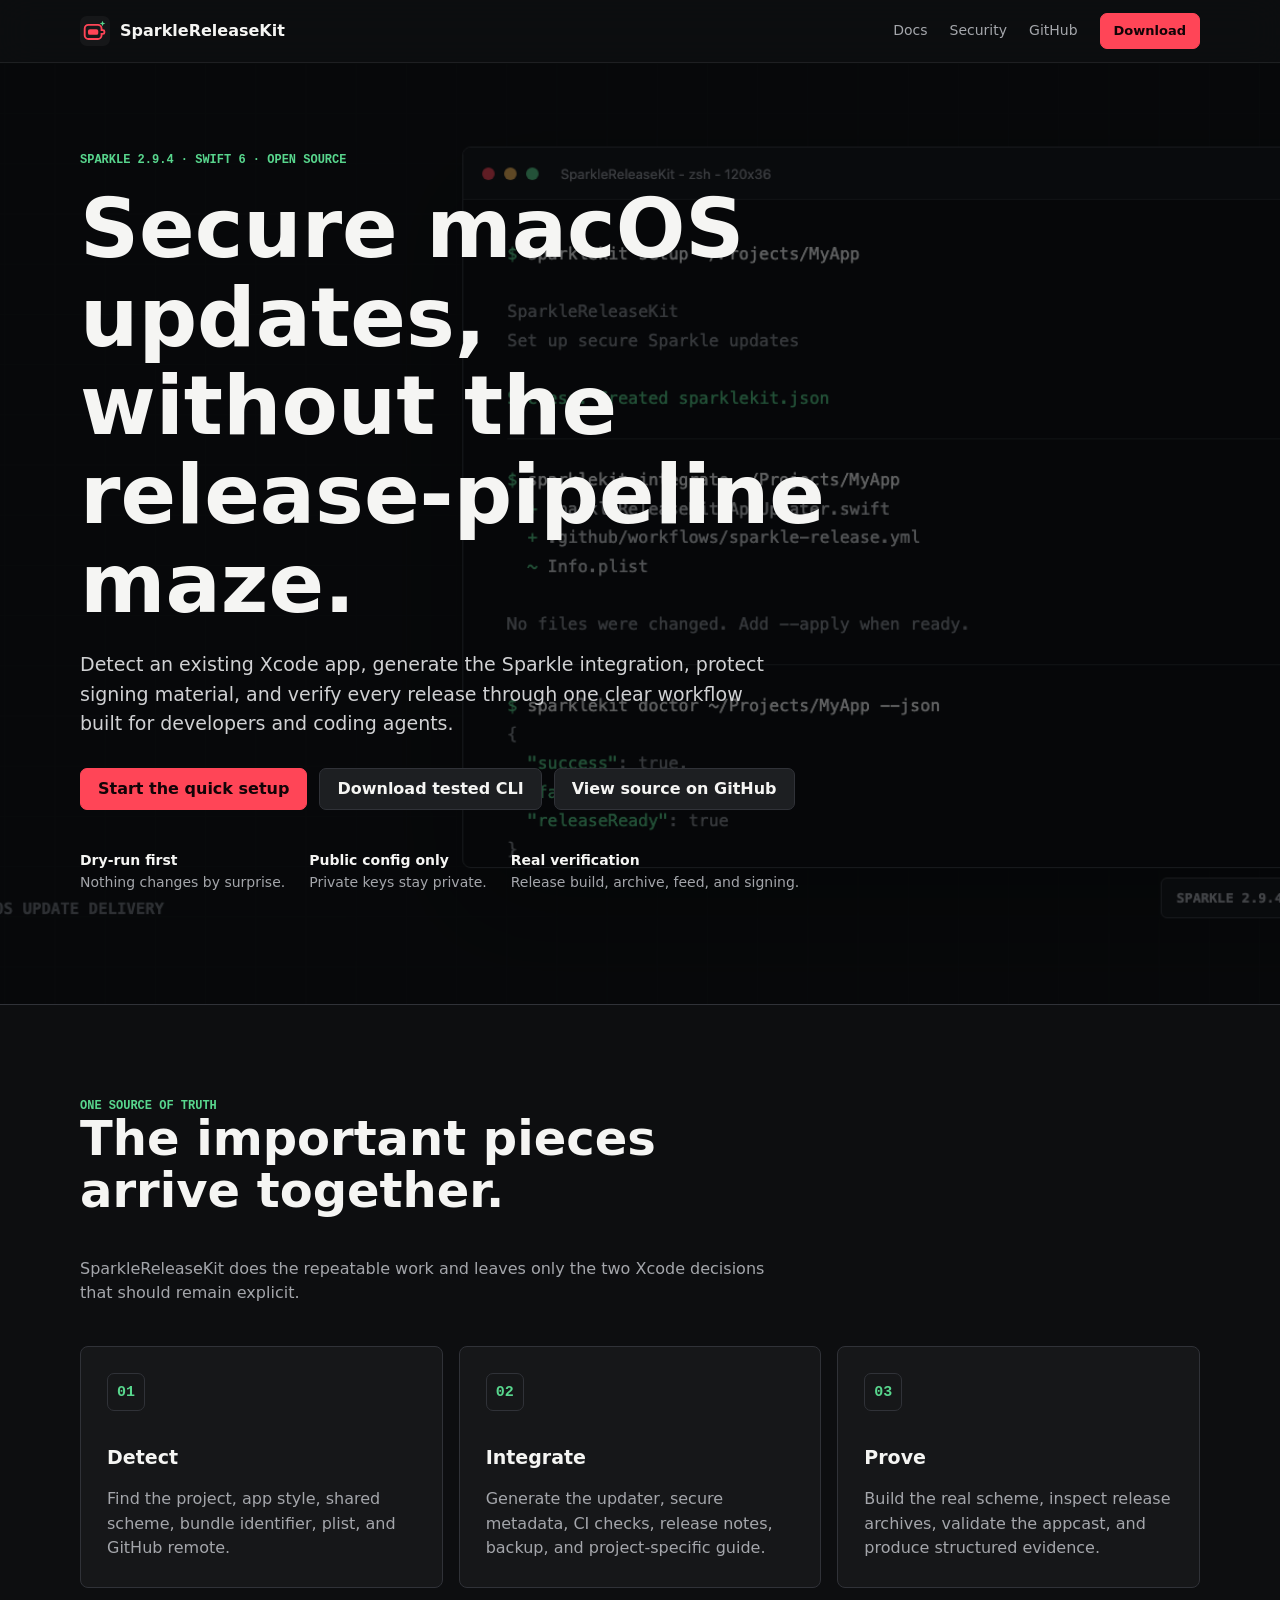
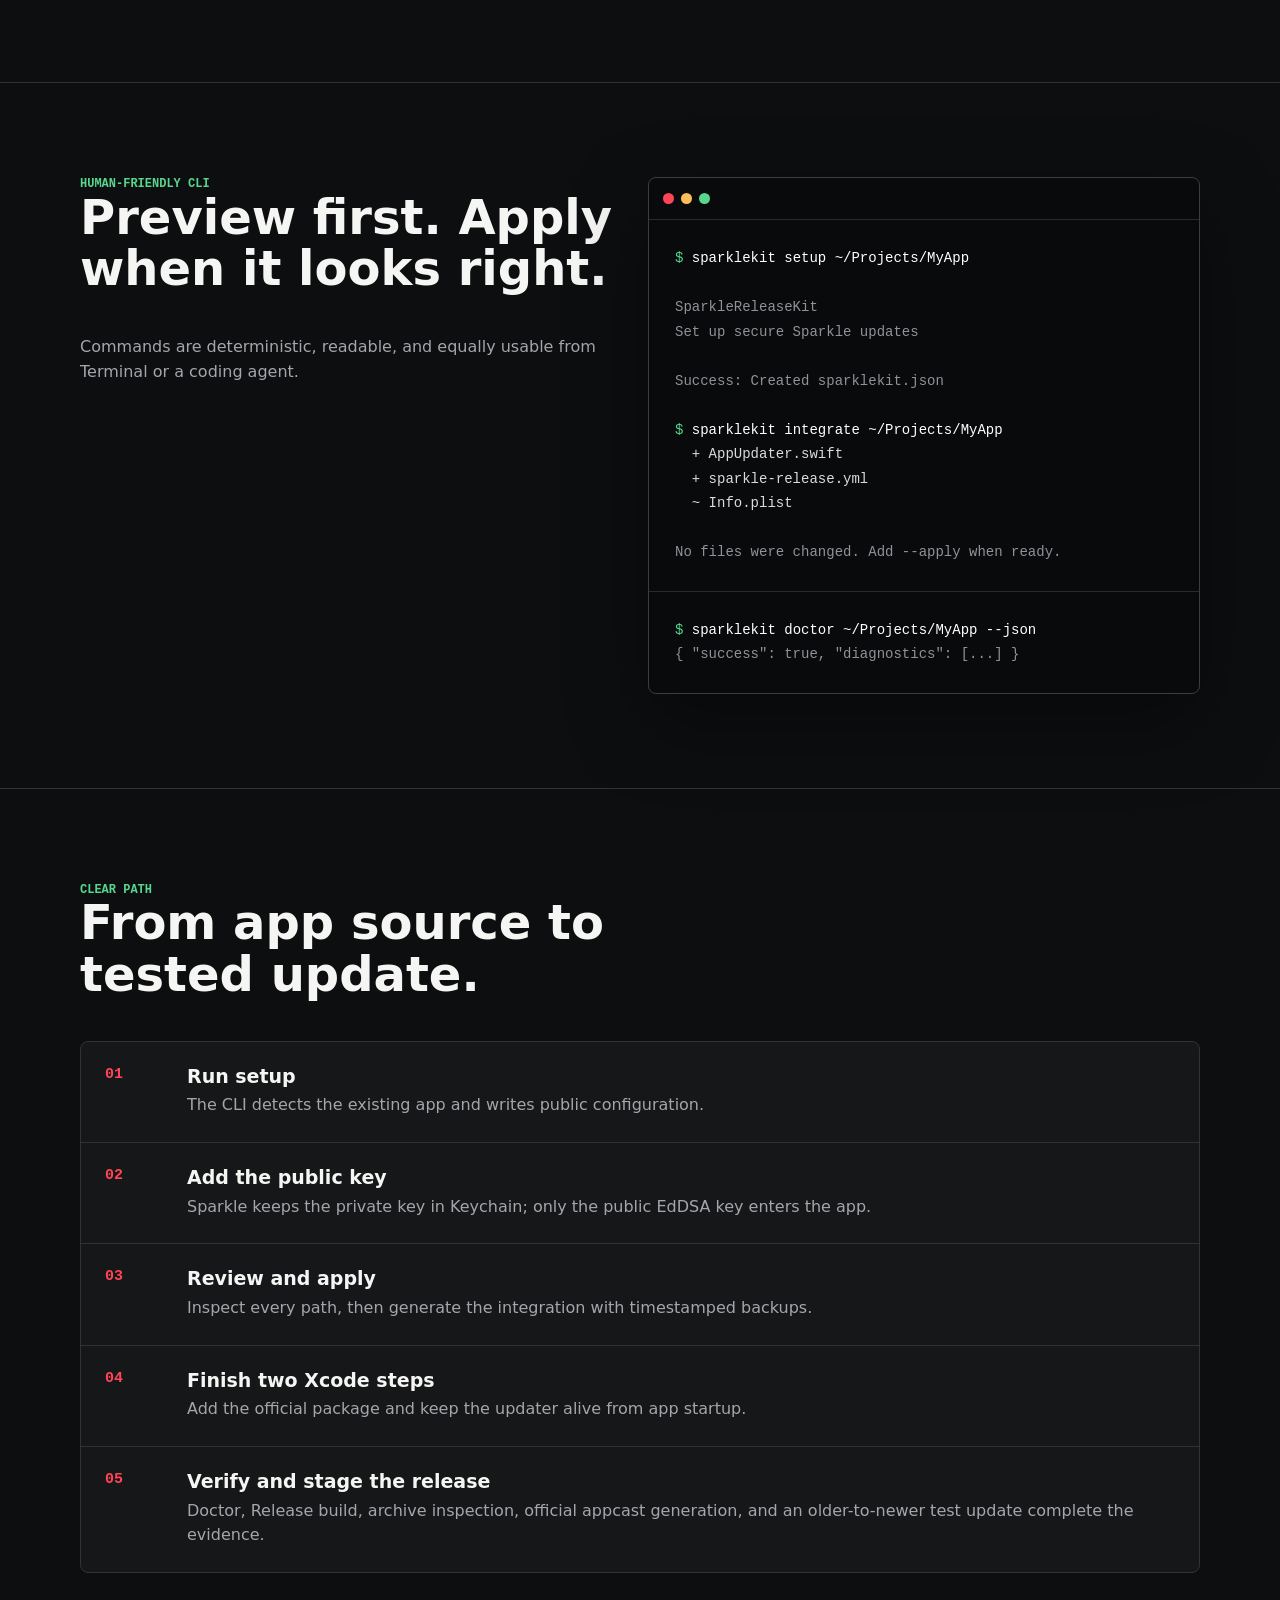
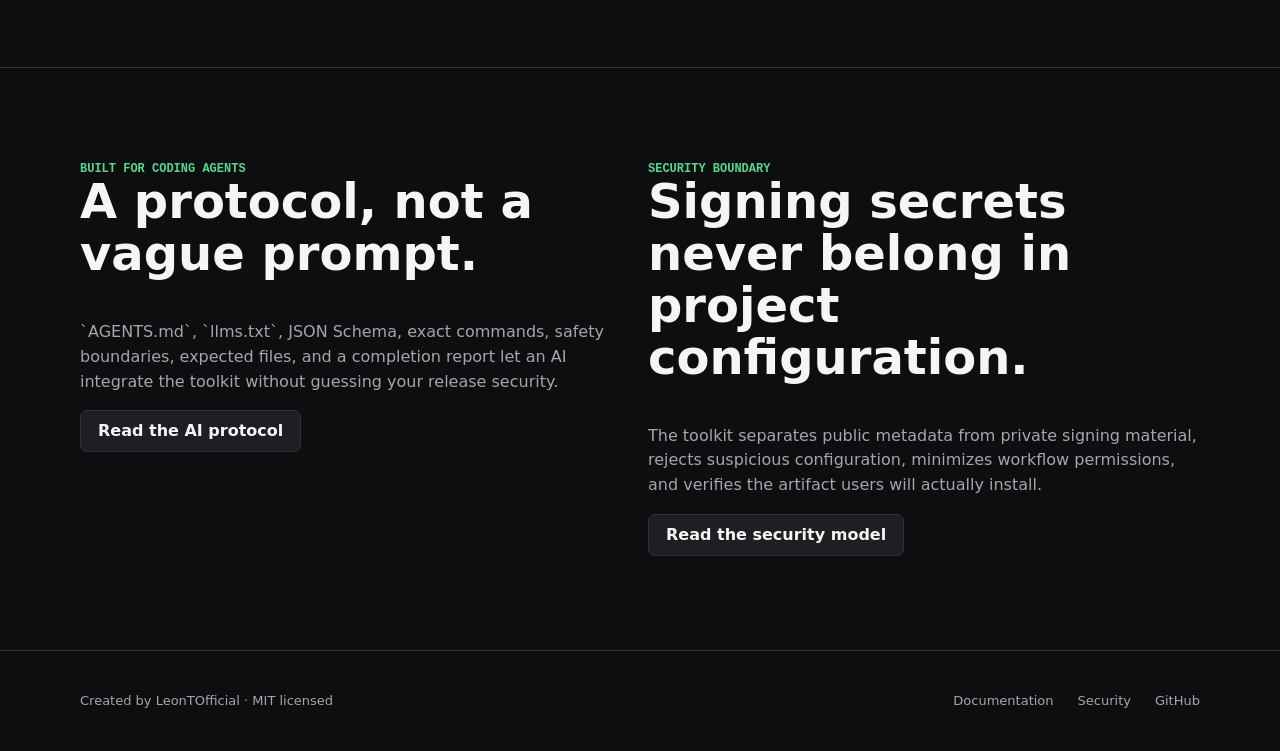
==== website/index.html @ b92f782e "Build secure Sparkle integration toolkit" ====
<!doctype html>
<html lang="en">
<head>
  <meta charset="utf-8">
  <meta name="viewport" content="width=device-width, initial-scale=1">
  <meta name="description" content="SparkleReleaseKit adds secure Sparkle updates to a macOS app with GitHub Releases in minutes.">
  <meta name="theme-color" content="#0d0e10">
  <meta property="og:title" content="SparkleReleaseKit">
  <meta property="og:description" content="Secure Sparkle updates for macOS, with a workflow people and coding agents can verify.">
  <meta property="og:type" content="website">
  <meta property="og:url" content="https://leontofficial.github.io/SparkleReleaseKit/">
  <meta property="og:image" content="https://leontofficial.github.io/SparkleReleaseKit/assets/hero-terminal.png">
  <meta property="og:image:width" content="1600">
  <meta property="og:image:height" content="900">
  <link rel="canonical" href="https://leontofficial.github.io/SparkleReleaseKit/">
  <title>SparkleReleaseKit - Secure macOS updates, made clear</title>
  <link rel="icon" href="assets/logo.svg">
  <link rel="stylesheet" href="styles.css">
  <script>document.documentElement.classList.add("js")</script>
</head>
<body>
  <a class="skip-link" href="#content">Skip to content</a>
  <header class="site-header">
    <nav class="nav" aria-label="Main navigation">
      <a class="brand" href="./"><img src="assets/logo.svg" alt=""><span>SparkleReleaseKit</span></a>
      <button class="menu-toggle" type="button" aria-label="Open navigation" aria-expanded="false" aria-controls="site-links"><span></span><span></span><span></span></button>
      <div class="nav-links" id="site-links">
        <a href="docs/">Docs</a>
        <a href="security/">Security</a>
        <a href="https://github.com/LeonTOfficial/SparkleReleaseKit">GitHub</a>
        <a class="button compact primary" href="https://github.com/LeonTOfficial/SparkleReleaseKit/releases/latest/download/SparkleReleaseKit-macos.zip">Download</a>
      </div>
    </nav>
  </header>

  <main id="content">
    <section class="hero">
      <div class="hero-content">
        <div class="eyebrow">Sparkle 2.9.4 · Swift 6 · Open source</div>
        <h1>Secure macOS updates, without the release-pipeline maze.</h1>
        <p class="lead">Detect an existing Xcode app, generate the Sparkle integration, protect signing material, and verify every release through one clear workflow built for developers and coding agents.</p>
        <div class="actions">
          <a class="button primary" href="docs/">Start the quick setup</a>
          <a class="button" href="https://github.com/LeonTOfficial/SparkleReleaseKit/releases/latest/download/SparkleReleaseKit-macos.zip">Download tested CLI</a>
          <a class="button" href="https://github.com/LeonTOfficial/SparkleReleaseKit">View source on GitHub</a>
        </div>
        <div class="proof">
          <span><strong>Dry-run first</strong><br>Nothing changes by surprise.</span>
          <span><strong>Public config only</strong><br>Private keys stay private.</span>
          <span><strong>Real verification</strong><br>Release build, archive, feed, and signing.</span>
        </div>
      </div>
    </section>

    <section class="band">
      <div class="section">
        <div class="section-heading" data-reveal>
          <div class="eyebrow">One source of truth</div>
          <h2>The important pieces arrive together.</h2>
          <p>SparkleReleaseKit does the repeatable work and leaves only the two Xcode decisions that should remain explicit.</p>
        </div>
        <div class="grid three">
          <article class="card" data-reveal><div class="icon">01</div><h3>Detect</h3><p>Find the project, app style, shared scheme, bundle identifier, plist, and GitHub remote.</p></article>
          <article class="card" data-reveal><div class="icon">02</div><h3>Integrate</h3><p>Generate the updater, secure metadata, CI checks, release notes, backup, and project-specific guide.</p></article>
          <article class="card" data-reveal><div class="icon">03</div><h3>Prove</h3><p>Build the real scheme, inspect release archives, validate the appcast, and produce structured evidence.</p></article>
        </div>
      </div>
    </section>

    <section class="band">
      <div class="section grid two">
        <div class="section-heading" data-reveal>
          <div class="eyebrow">Human-friendly CLI</div>
          <h2>Preview first. Apply when it looks right.</h2>
          <p>Commands are deterministic, readable, and equally usable from Terminal or a coding agent.</p>
        </div>
        <div class="terminal" data-reveal aria-label="SparkleReleaseKit command example">
          <div class="terminal-bar"><span></span><span></span><span></span></div>
          <pre><span class="prompt">$</span> <span class="command">sparklekit setup ~/Projects/MyApp</span>

<span class="result">SparkleReleaseKit
Set up secure Sparkle updates

Success: Created sparklekit.json</span>

<span class="prompt">$</span> <span class="command">sparklekit integrate ~/Projects/MyApp</span>
  + AppUpdater.swift
  + sparkle-release.yml
  ~ Info.plist

<span class="result">No files were changed. Add --apply when ready.</span></pre>
          <pre class="terminal-followup"><span class="prompt">$</span> <span class="command">sparklekit doctor ~/Projects/MyApp --json</span>
<span class="result">{ "success": true, "diagnostics": [...] }</span></pre>
        </div>
      </div>
    </section>

    <section class="band">
      <div class="section">
        <div class="section-heading" data-reveal><div class="eyebrow">Clear path</div><h2>From app source to tested update.</h2></div>
        <div class="steps" data-reveal>
          <article class="step"><div><h3>Run setup</h3><p>The CLI detects the existing app and writes public configuration.</p></div></article>
          <article class="step"><div><h3>Add the public key</h3><p>Sparkle keeps the private key in Keychain; only the public EdDSA key enters the app.</p></div></article>
          <article class="step"><div><h3>Review and apply</h3><p>Inspect every path, then generate the integration with timestamped backups.</p></div></article>
          <article class="step"><div><h3>Finish two Xcode steps</h3><p>Add the official package and keep the updater alive from app startup.</p></div></article>
          <article class="step"><div><h3>Verify and stage the release</h3><p>Doctor, Release build, archive inspection, official appcast generation, and an older-to-newer test update complete the evidence.</p></div></article>
        </div>
      </div>
    </section>

    <section class="band">
      <div class="section grid two">
        <div data-reveal><div class="eyebrow">Built for coding agents</div><h2>A protocol, not a vague prompt.</h2><p class="muted">`AGENTS.md`, `llms.txt`, JSON Schema, exact commands, safety boundaries, expected files, and a completion report let an AI integrate the toolkit without guessing your release security.</p><a class="button" href="https://github.com/LeonTOfficial/SparkleReleaseKit/blob/main/AI/AI_INTEGRATION.md">Read the AI protocol</a></div>
        <div data-reveal><div class="eyebrow">Security boundary</div><h2>Signing secrets never belong in project configuration.</h2><p class="muted">The toolkit separates public metadata from private signing material, rejects suspicious configuration, minimizes workflow permissions, and verifies the artifact users will actually install.</p><a class="button" href="security/">Read the security model</a></div>
      </div>
    </section>
  </main>

  <footer class="footer"><span>Created by LeonTOfficial · MIT licensed</span><a href="docs/">Documentation</a><a href="security/">Security</a><a href="https://github.com/LeonTOfficial/SparkleReleaseKit">GitHub</a></footer>
  <script src="script.js"></script>
</body>
</html>
---- website/styles.css ----
:root {
  color-scheme: dark;
  --background: #0d0e10;
  --surface: #161719;
  --surface-strong: #1d1f22;
  --line: #303238;
  --text: #f5f5f3;
  --muted: #a4a6ab;
  --red: #ff4557;
  --green: #58d68d;
  --amber: #ffbd59;
  --content: 1120px;
}

* { box-sizing: border-box; }
html { scroll-behavior: smooth; }
body {
  margin: 0;
  overflow-x: hidden;
  background: var(--background);
  color: var(--text);
  font-family: -apple-system, BlinkMacSystemFont, "SF Pro Text", Inter, system-ui, sans-serif;
  letter-spacing: 0;
  line-height: 1.55;
}
a { color: inherit; }
img { max-width: 100%; }
button { font: inherit; }
:focus-visible { outline: 3px solid var(--green); outline-offset: 3px; }
.skip-link { position: fixed; z-index: 100; left: 16px; top: -60px; padding: 10px 14px; border-radius: 6px; background: var(--text); color: var(--background); text-decoration: none; }
.skip-link:focus { top: 12px; }

.site-header {
  position: sticky;
  top: 0;
  z-index: 20;
  border-bottom: 1px solid rgba(255,255,255,.08);
  background: rgba(13,14,16,.92);
  backdrop-filter: blur(18px);
}
.nav {
  width: min(calc(100% - 32px), var(--content));
  min-height: 62px;
  margin: auto;
  display: flex;
  align-items: center;
  gap: 24px;
}
.brand {
  display: inline-flex;
  align-items: center;
  gap: 10px;
  margin-right: auto;
  text-decoration: none;
  font-weight: 720;
}
.brand img { width: 30px; height: 30px; }
.nav-links { display: flex; align-items: center; gap: 22px; }
.nav-links a { color: var(--muted); text-decoration: none; font-size: 14px; }
.nav-links a:hover, .nav-links a[aria-current="page"] { color: var(--text); }
.nav-links a[aria-current="page"] { text-decoration: underline; text-decoration-color: var(--green); text-underline-offset: 6px; }
.menu-toggle { display: none; width: 38px; height: 38px; padding: 9px; border: 1px solid var(--line); border-radius: 7px; background: var(--surface); }
.menu-toggle span { display: block; height: 2px; margin: 4px 0; border-radius: 1px; background: var(--text); }

.button {
  min-height: 42px;
  display: inline-flex;
  align-items: center;
  justify-content: center;
  gap: 8px;
  padding: 0 17px;
  border: 1px solid var(--line);
  border-radius: 7px;
  background: var(--surface-strong);
  color: var(--text);
  font-weight: 650;
  text-decoration: none;
  transition: transform .18s ease, border-color .18s ease, background .18s ease;
}
.button:hover { transform: translateY(-1px); border-color: #565961; }
.button.primary { border-color: var(--red); background: var(--red); color: #120407; }
.button.compact { min-height: 36px; padding: 0 13px; font-size: 13px; }

.hero {
  min-height: min(760px, calc(100svh - 62px));
  position: relative;
  display: flex;
  align-items: center;
  overflow: hidden;
  border-bottom: 1px solid var(--line);
  background: #101113 url("assets/hero-terminal.png") center / cover no-repeat;
}
.hero::before {
  content: "";
  position: absolute;
  inset: 0;
  background: rgba(6,7,8,.64);
}
.hero-content {
  position: relative;
  width: min(calc(100% - 32px), var(--content));
  margin: auto;
  padding: 90px 0 110px;
}
.eyebrow {
  color: var(--green);
  font: 700 12px/1.2 ui-monospace, SFMono-Regular, Menlo, monospace;
  text-transform: uppercase;
}
h1, h2, h3 { margin-top: 0; letter-spacing: 0; line-height: 1.08; }
h1 { max-width: 780px; margin: 18px 0 22px; font-size: clamp(46px, 7vw, 82px); }
h2 { font-size: clamp(31px, 4vw, 48px); }
h3 { font-size: 19px; }
.lead { max-width: 690px; color: #d0d1d3; font-size: 19px; }
.actions { display: flex; flex-wrap: wrap; gap: 12px; margin-top: 30px; }
.proof { display: flex; flex-wrap: wrap; gap: 24px; margin-top: 40px; color: var(--muted); font-size: 14px; }
.proof strong { color: var(--text); }

.band { border-bottom: 1px solid var(--line); }
.section { width: min(calc(100% - 32px), var(--content)); margin: auto; padding: 94px 0; }
.section-heading { max-width: 700px; margin-bottom: 40px; }
.section-heading p, .muted { color: var(--muted); }
.grid { display: grid; gap: 16px; }
.grid.three { grid-template-columns: repeat(3, 1fr); }
.grid.two { grid-template-columns: repeat(2, 1fr); }
.card {
  padding: 26px;
  border: 1px solid var(--line);
  border-radius: 8px;
  background: var(--surface);
}
.card p { margin-bottom: 0; color: var(--muted); }
.icon {
  width: 38px;
  height: 38px;
  display: grid;
  place-items: center;
  margin-bottom: 36px;
  border: 1px solid var(--line);
  border-radius: 7px;
  color: var(--green);
  font: 700 15px ui-monospace, SFMono-Regular, Menlo, monospace;
}
.terminal {
  overflow: hidden;
  border: 1px solid #3a3d42;
  border-radius: 8px;
  background: #090a0b;
  box-shadow: 0 28px 80px rgba(0,0,0,.38);
}
.terminal-bar { height: 42px; display: flex; align-items: center; gap: 7px; padding: 0 14px; border-bottom: 1px solid #282a2e; }
.terminal-bar span { width: 11px; height: 11px; border-radius: 50%; background: #55585e; }
.terminal-bar span:first-child { background: var(--red); }
.terminal-bar span:nth-child(2) { background: var(--amber); }
.terminal-bar span:nth-child(3) { background: var(--green); }
pre { margin: 0; padding: 26px; overflow: auto; color: #d9dbde; font: 14px/1.75 ui-monospace, SFMono-Regular, Menlo, monospace; }
.terminal-followup { border-top: 1px solid #282a2e; }
.prompt { color: var(--green); }
.command { color: #fff; }
.result { color: #8f9298; }
.steps { counter-reset: step; display: grid; gap: 1px; background: var(--line); border: 1px solid var(--line); border-radius: 8px; overflow: hidden; }
.step { counter-increment: step; display: grid; grid-template-columns: 64px 1fr; gap: 18px; padding: 24px; background: var(--surface); }
.step::before { content: counter(step, decimal-leading-zero); color: var(--red); font: 700 15px ui-monospace, SFMono-Regular, Menlo, monospace; }
.step h3 { margin-bottom: 7px; }
.step p { margin: 0; color: var(--muted); }

.page-hero { padding: 86px 0 58px; border-bottom: 1px solid var(--line); }
.page-hero .inner, .docs-layout { width: min(calc(100% - 32px), var(--content)); margin: auto; }
.page-hero h1 { max-width: 900px; font-size: clamp(40px, 6vw, 66px); }
.docs-layout { display: grid; grid-template-columns: 240px minmax(0, 1fr); gap: 70px; padding: 60px 0 100px; }
.docs-layout > * { min-width: 0; }
.docs-nav { position: sticky; top: 90px; align-self: start; display: grid; gap: 4px; }
.docs-nav a { padding: 9px 12px; border-radius: 6px; color: var(--muted); text-decoration: none; font-size: 14px; }
.docs-nav a:hover { color: var(--text); background: var(--surface); }
.article { width: 100%; max-width: 760px; min-width: 0; }
.article pre { width: 100%; max-width: 100%; }
.article section { padding: 12px 0 44px; }
.article h2 { margin-bottom: 16px; font-size: 31px; }
.article p, .article li { color: #c3c5c8; }
.article code { padding: 2px 6px; border-radius: 4px; background: var(--surface-strong); font-family: ui-monospace, SFMono-Regular, Menlo, monospace; }
.callout { margin: 24px 0; padding: 18px 20px; border-left: 3px solid var(--green); background: var(--surface); }
.callout.warning { border-left-color: var(--amber); }

.footer { width: min(calc(100% - 32px), var(--content)); margin: auto; padding: 40px 0; display: flex; gap: 24px; color: var(--muted); font-size: 13px; }
.footer span { margin-right: auto; }
.footer a { text-decoration: none; }

.js [data-reveal] { opacity: 0; transform: translateY(18px); transition: opacity .5s ease, transform .5s ease; }
.js [data-reveal].visible { opacity: 1; transform: none; }
@media (prefers-reduced-motion: reduce) {
  html { scroll-behavior: auto; }
  .js [data-reveal] { opacity: 1; transform: none; transition: none; }
  .button { transition: none; }
}
@media (max-width: 820px) {
  .hero { background-position: 68% center; }
  .hero::before { background: rgba(6,7,8,.86); }
  .menu-toggle { display: block; }
  .nav-links { position: absolute; top: 54px; right: 16px; width: min(280px, calc(100vw - 32px)); padding: 12px; display: none; align-items: stretch; gap: 4px; border: 1px solid var(--line); border-radius: 8px; background: #111214; box-shadow: 0 20px 50px rgba(0,0,0,.45); }
  .nav-links.open { display: grid; }
  .nav-links a { min-height: 42px; padding: 0 12px; display: flex; align-items: center; border-radius: 6px; }
  .nav-links a:hover { background: var(--surface-strong); }
  .nav-links a[aria-current="page"] { text-decoration: none; box-shadow: inset 3px 0 var(--green); }
  .grid.three, .grid.two { grid-template-columns: 1fr; }
  .docs-layout { grid-template-columns: 1fr; gap: 30px; }
  .docs-nav { position: static; display: flex; overflow: auto; }
  .footer { flex-wrap: wrap; }
  .footer span { width: 100%; }
}
@media (max-width: 520px) {
  .brand { font-size: 14px; }
  .brand img { width: 27px; height: 27px; }
  h1 { font-size: 42px; }
  .hero-content { padding: 72px 0 82px; }
  .lead { font-size: 17px; }
  .section { padding: 70px 0; }
  .proof { display: grid; grid-template-columns: 1fr; gap: 14px; }
  .step { grid-template-columns: 40px 1fr; padding: 20px; }
  pre { padding: 20px; font-size: 12px; }
}
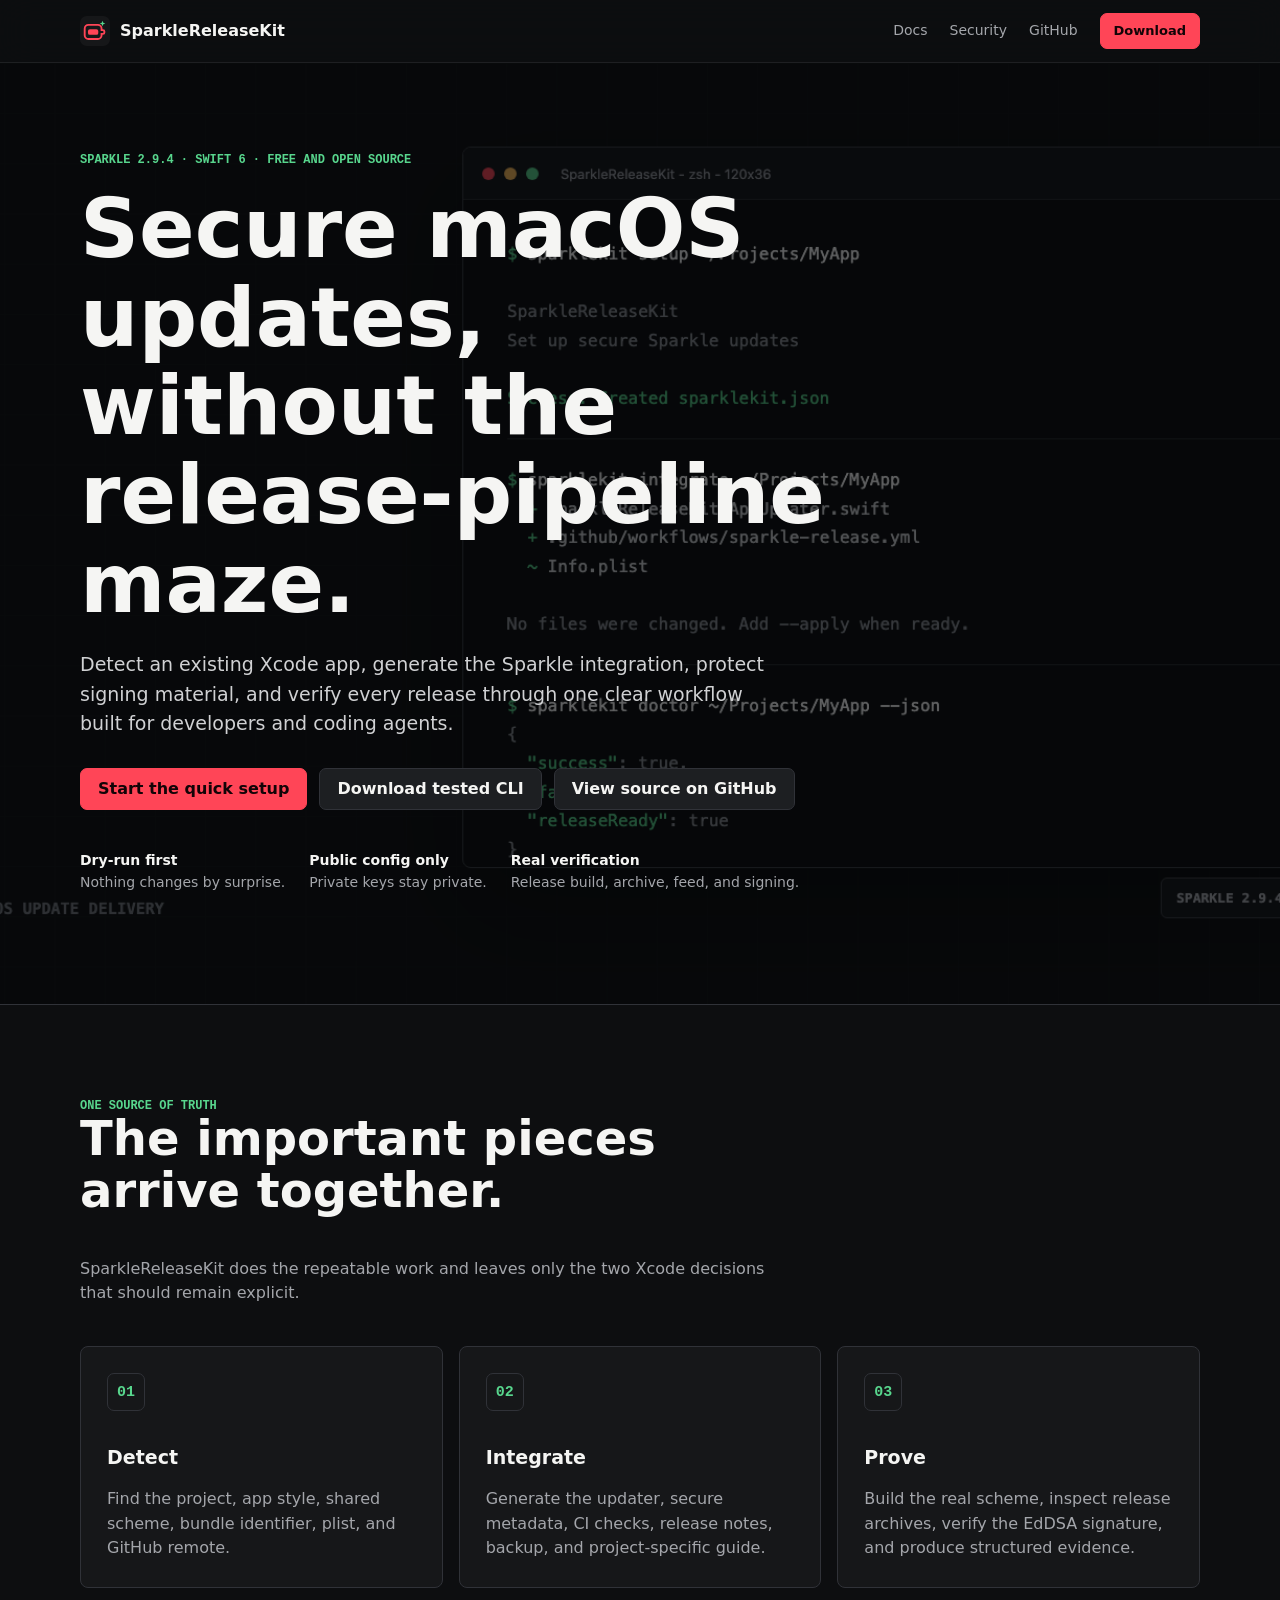
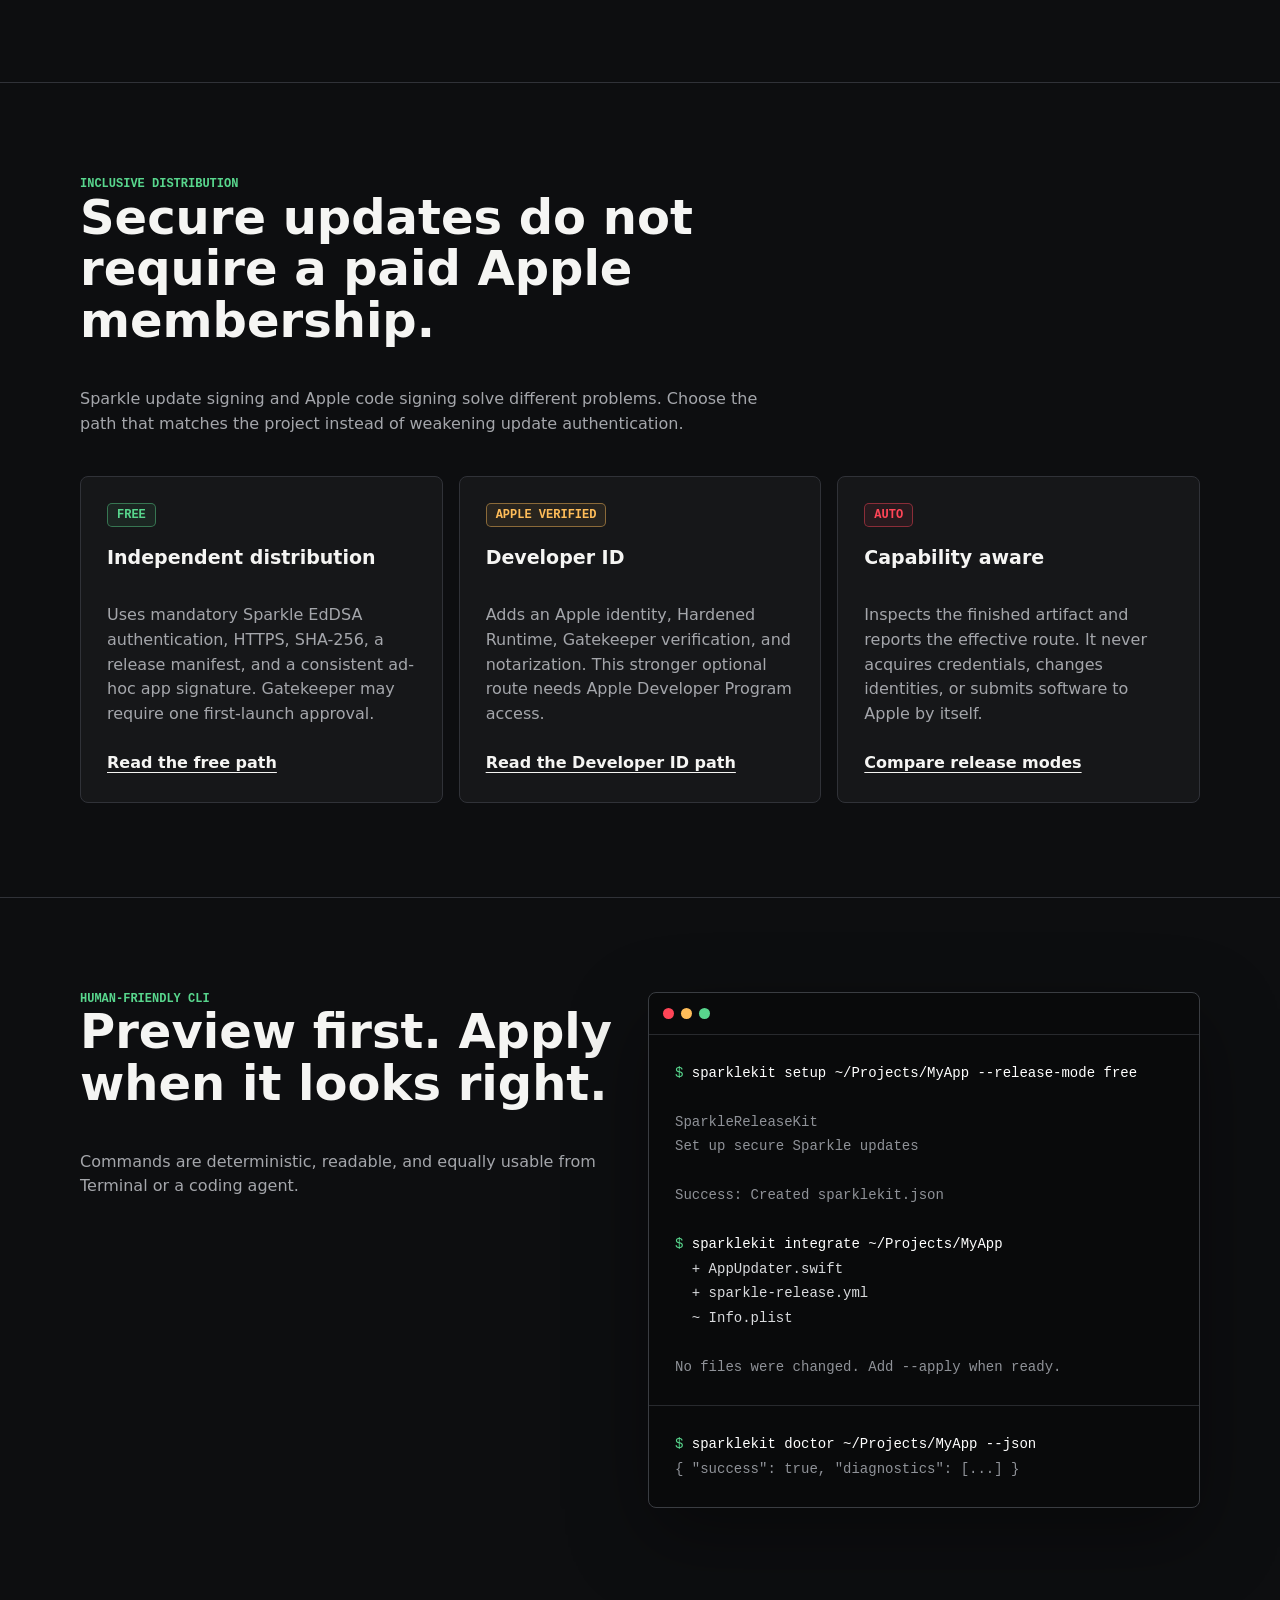
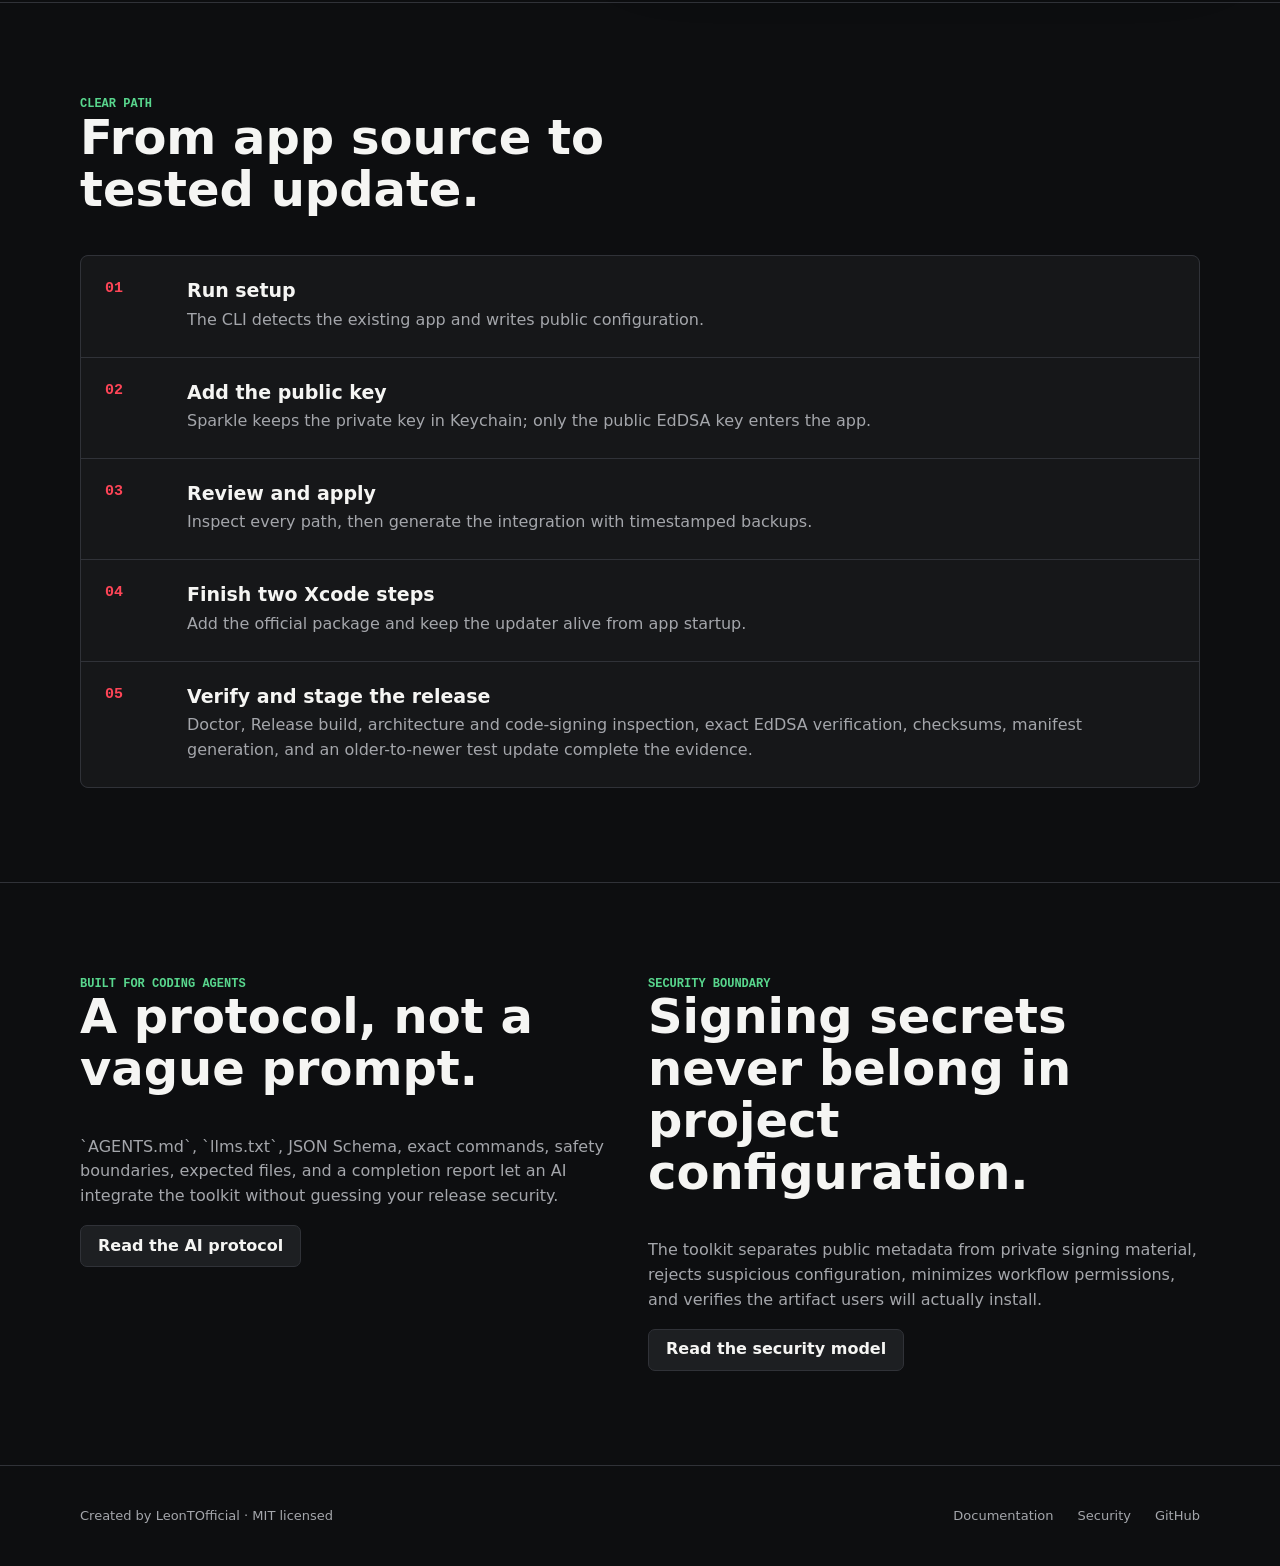
==== commit 60403e56: "Document free and Developer ID release paths" ====
--- a/website/index.html
+++ b/website/index.html
@@ -16,7 +16,6 @@
   <title>SparkleReleaseKit - Secure macOS updates, made clear</title>
   <link rel="icon" href="assets/logo.svg">
   <link rel="stylesheet" href="styles.css">
-  <script>document.documentElement.classList.add("js")</script>
 </head>
 <body>
   <a class="skip-link" href="#content">Skip to content</a>
@@ -36,7 +35,7 @@
   <main id="content">
     <section class="hero">
       <div class="hero-content">
-        <div class="eyebrow">Sparkle 2.9.4 · Swift 6 · Open source</div>
+        <div class="eyebrow">Sparkle 2.9.4 · Swift 6 · Free and open source</div>
         <h1>Secure macOS updates, without the release-pipeline maze.</h1>
         <p class="lead">Detect an existing Xcode app, generate the Sparkle integration, protect signing material, and verify every release through one clear workflow built for developers and coding agents.</p>
         <div class="actions">
@@ -62,7 +61,22 @@
         <div class="grid three">
           <article class="card" data-reveal><div class="icon">01</div><h3>Detect</h3><p>Find the project, app style, shared scheme, bundle identifier, plist, and GitHub remote.</p></article>
           <article class="card" data-reveal><div class="icon">02</div><h3>Integrate</h3><p>Generate the updater, secure metadata, CI checks, release notes, backup, and project-specific guide.</p></article>
-          <article class="card" data-reveal><div class="icon">03</div><h3>Prove</h3><p>Build the real scheme, inspect release archives, validate the appcast, and produce structured evidence.</p></article>
+          <article class="card" data-reveal><div class="icon">03</div><h3>Prove</h3><p>Build the real scheme, inspect release archives, verify the EdDSA signature, and produce structured evidence.</p></article>
+        </div>
+      </div>
+    </section>
+
+    <section class="band">
+      <div class="section">
+        <div class="section-heading" data-reveal>
+          <div class="eyebrow">Inclusive distribution</div>
+          <h2>Secure updates do not require a paid Apple membership.</h2>
+          <p>Sparkle update signing and Apple code signing solve different problems. Choose the path that matches the project instead of weakening update authentication.</p>
+        </div>
+        <div class="grid three mode-grid">
+          <article class="card mode-card" data-reveal><div class="mode-label free">Free</div><h3>Independent distribution</h3><p>Uses mandatory Sparkle EdDSA authentication, HTTPS, SHA-256, a release manifest, and a consistent ad-hoc app signature. Gatekeeper may require one first-launch approval.</p><a class="text-link" href="https://github.com/LeonTOfficial/SparkleReleaseKit/blob/main/docs/FREE_DISTRIBUTION.md">Read the free path</a></article>
+          <article class="card mode-card" data-reveal><div class="mode-label apple">Apple verified</div><h3>Developer ID</h3><p>Adds an Apple identity, Hardened Runtime, Gatekeeper verification, and notarization. This stronger optional route needs Apple Developer Program access.</p><a class="text-link" href="https://github.com/LeonTOfficial/SparkleReleaseKit/blob/main/docs/DEVELOPER_ID_DISTRIBUTION.md">Read the Developer ID path</a></article>
+          <article class="card mode-card" data-reveal><div class="mode-label auto">Auto</div><h3>Capability aware</h3><p>Inspects the finished artifact and reports the effective route. It never acquires credentials, changes identities, or submits software to Apple by itself.</p><a class="text-link" href="docs/#modes">Compare release modes</a></article>
         </div>
       </div>
     </section>
@@ -76,7 +90,7 @@
         </div>
         <div class="terminal" data-reveal aria-label="SparkleReleaseKit command example">
           <div class="terminal-bar"><span></span><span></span><span></span></div>
-          <pre><span class="prompt">$</span> <span class="command">sparklekit setup ~/Projects/MyApp</span>
+          <pre><span class="prompt">$</span> <span class="command">sparklekit setup ~/Projects/MyApp --release-mode free</span>
 
 <span class="result">SparkleReleaseKit
 Set up secure Sparkle updates
@@ -103,7 +117,7 @@
           <article class="step"><div><h3>Add the public key</h3><p>Sparkle keeps the private key in Keychain; only the public EdDSA key enters the app.</p></div></article>
           <article class="step"><div><h3>Review and apply</h3><p>Inspect every path, then generate the integration with timestamped backups.</p></div></article>
           <article class="step"><div><h3>Finish two Xcode steps</h3><p>Add the official package and keep the updater alive from app startup.</p></div></article>
-          <article class="step"><div><h3>Verify and stage the release</h3><p>Doctor, Release build, archive inspection, official appcast generation, and an older-to-newer test update complete the evidence.</p></div></article>
+          <article class="step"><div><h3>Verify and stage the release</h3><p>Doctor, Release build, architecture and code-signing inspection, exact EdDSA verification, checksums, manifest generation, and an older-to-newer test update complete the evidence.</p></div></article>
         </div>
       </div>
     </section>
--- a/website/styles.css
+++ b/website/styles.css
@@ -130,6 +130,13 @@
   background: var(--surface);
 }
 .card p { margin-bottom: 0; color: var(--muted); }
+.mode-card { display: flex; min-height: 290px; flex-direction: column; }
+.mode-card h3 { margin-top: 20px; }
+.mode-card .text-link { margin-top: auto; padding-top: 24px; color: var(--text); font-weight: 650; text-underline-offset: 4px; }
+.mode-label { width: fit-content; padding: 5px 9px; border: 1px solid var(--line); border-radius: 5px; font: 700 12px/1 ui-monospace, SFMono-Regular, Menlo, monospace; text-transform: uppercase; }
+.mode-label.free { border-color: rgba(88,214,141,.46); color: var(--green); background: rgba(88,214,141,.08); }
+.mode-label.apple { border-color: rgba(255,189,89,.46); color: var(--amber); background: rgba(255,189,89,.08); }
+.mode-label.auto { border-color: rgba(255,69,87,.46); color: var(--red); background: rgba(255,69,87,.08); }
 .icon {
   width: 38px;
   height: 38px;
@@ -180,16 +187,20 @@
 .article code { padding: 2px 6px; border-radius: 4px; background: var(--surface-strong); font-family: ui-monospace, SFMono-Regular, Menlo, monospace; }
 .callout { margin: 24px 0; padding: 18px 20px; border-left: 3px solid var(--green); background: var(--surface); }
 .callout.warning { border-left-color: var(--amber); }
+.mode-summary { display: grid; gap: 1px; overflow: hidden; margin: 24px 0; border: 1px solid var(--line); border-radius: 8px; background: var(--line); }
+.mode-summary > div { display: grid; grid-template-columns: 140px 1fr; gap: 18px; padding: 18px 20px; background: var(--surface); }
+.mode-summary strong { color: var(--green); }
+.mode-summary span { color: #c3c5c8; }
 
 .footer { width: min(calc(100% - 32px), var(--content)); margin: auto; padding: 40px 0; display: flex; gap: 24px; color: var(--muted); font-size: 13px; }
 .footer span { margin-right: auto; }
 .footer a { text-decoration: none; }
 
-.js [data-reveal] { opacity: 0; transform: translateY(18px); transition: opacity .5s ease, transform .5s ease; }
-.js [data-reveal].visible { opacity: 1; transform: none; }
+.reveal-ready [data-reveal] { opacity: 0; transform: translateY(18px); transition: opacity .5s ease, transform .5s ease; }
+.reveal-ready [data-reveal].visible { opacity: 1; transform: none; }
 @media (prefers-reduced-motion: reduce) {
   html { scroll-behavior: auto; }
-  .js [data-reveal] { opacity: 1; transform: none; transition: none; }
+  .reveal-ready [data-reveal] { opacity: 1; transform: none; transition: none; }
   .button { transition: none; }
 }
 @media (max-width: 820px) {
@@ -202,6 +213,7 @@
   .nav-links a:hover { background: var(--surface-strong); }
   .nav-links a[aria-current="page"] { text-decoration: none; box-shadow: inset 3px 0 var(--green); }
   .grid.three, .grid.two { grid-template-columns: 1fr; }
+  .mode-card { min-height: 0; }
   .docs-layout { grid-template-columns: 1fr; gap: 30px; }
   .docs-nav { position: static; display: flex; overflow: auto; }
   .footer { flex-wrap: wrap; }
@@ -217,4 +229,5 @@
   .proof { display: grid; grid-template-columns: 1fr; gap: 14px; }
   .step { grid-template-columns: 40px 1fr; padding: 20px; }
   pre { padding: 20px; font-size: 12px; }
-}
+  .mode-summary > div { grid-template-columns: 1fr; gap: 6px; }
+}
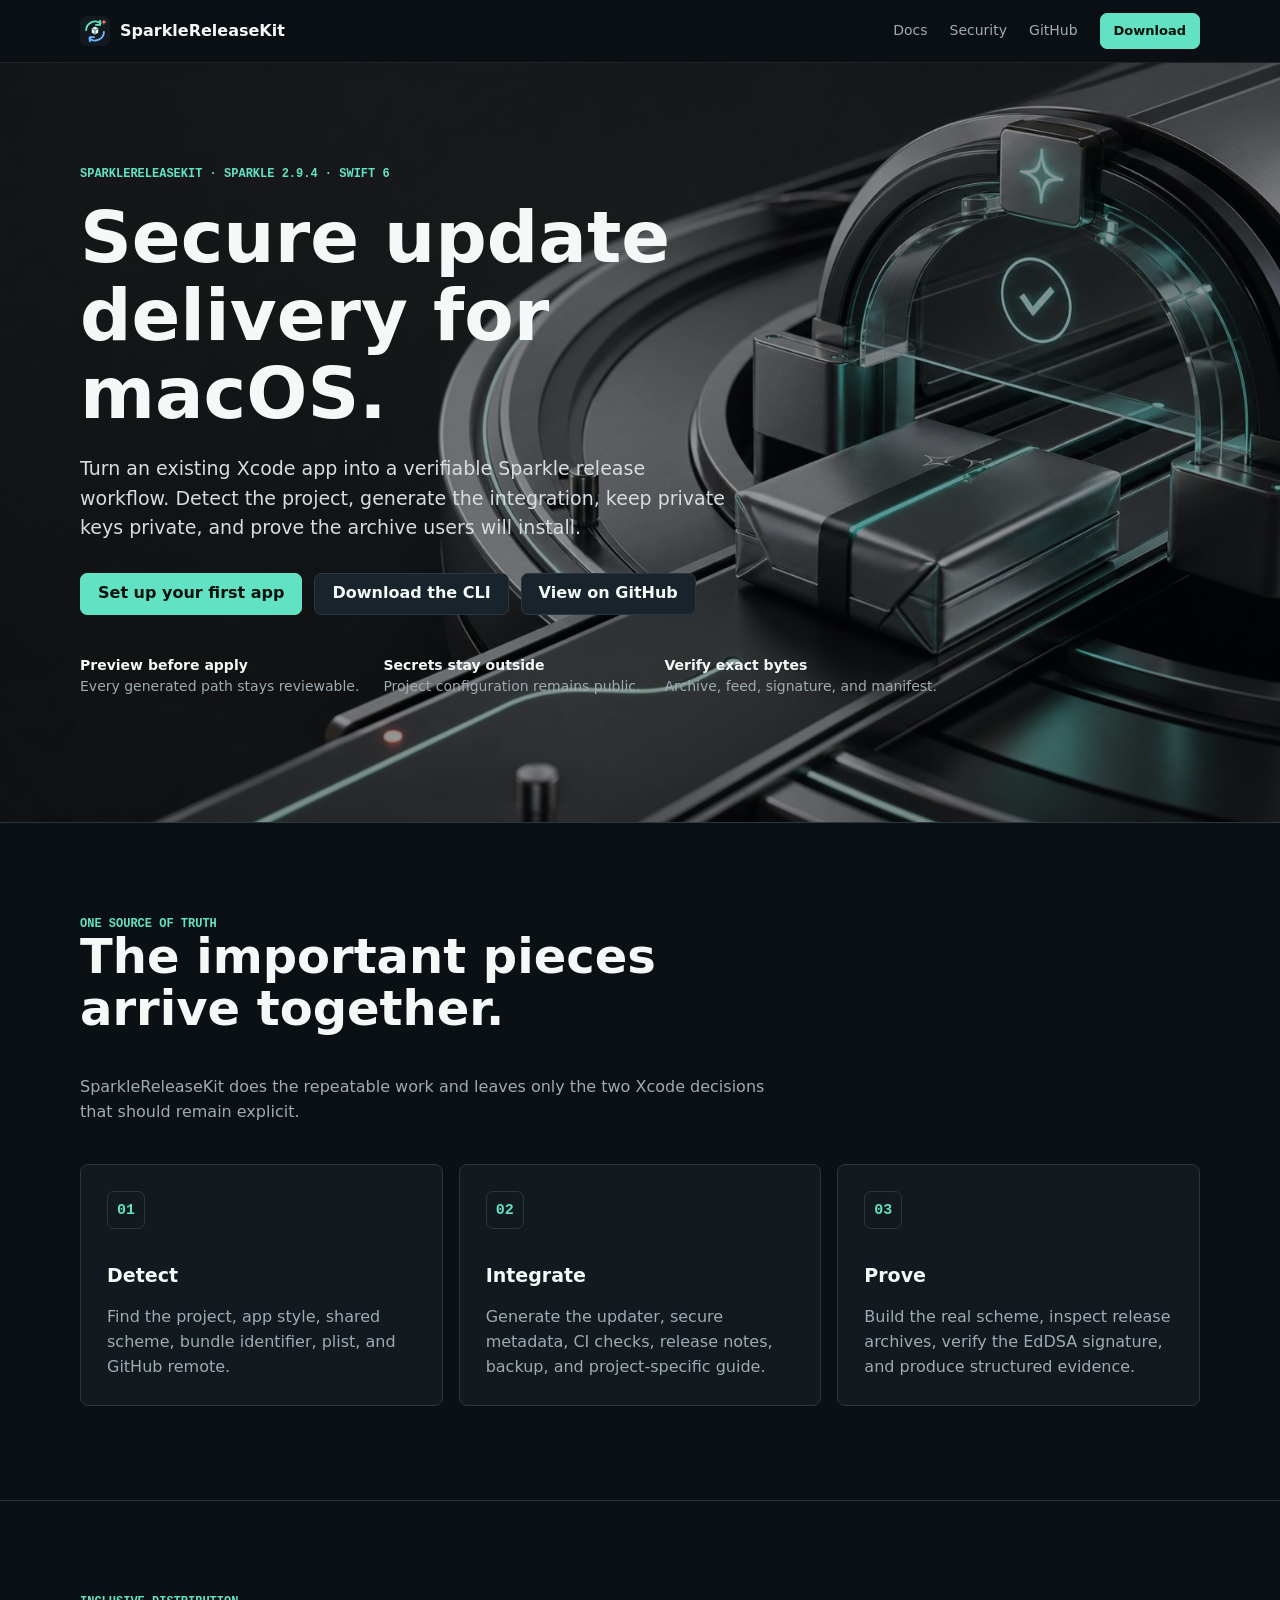
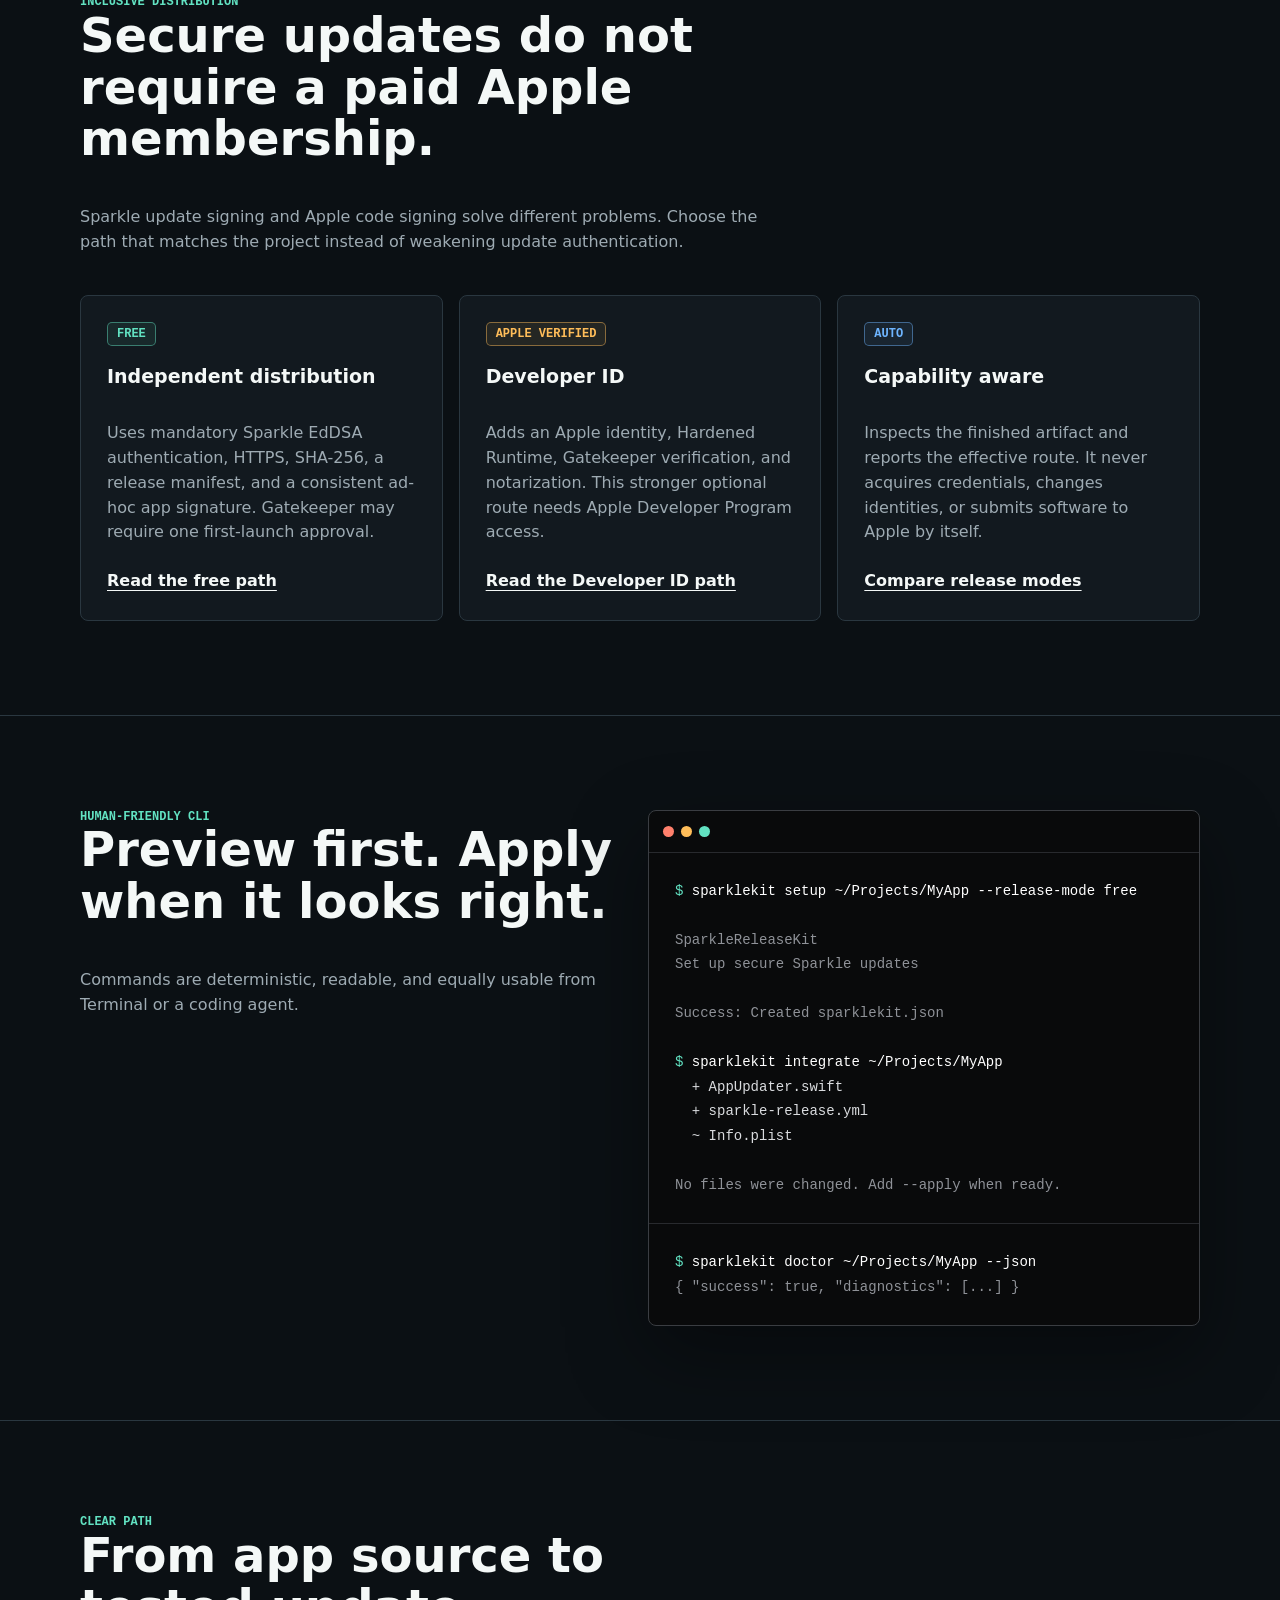
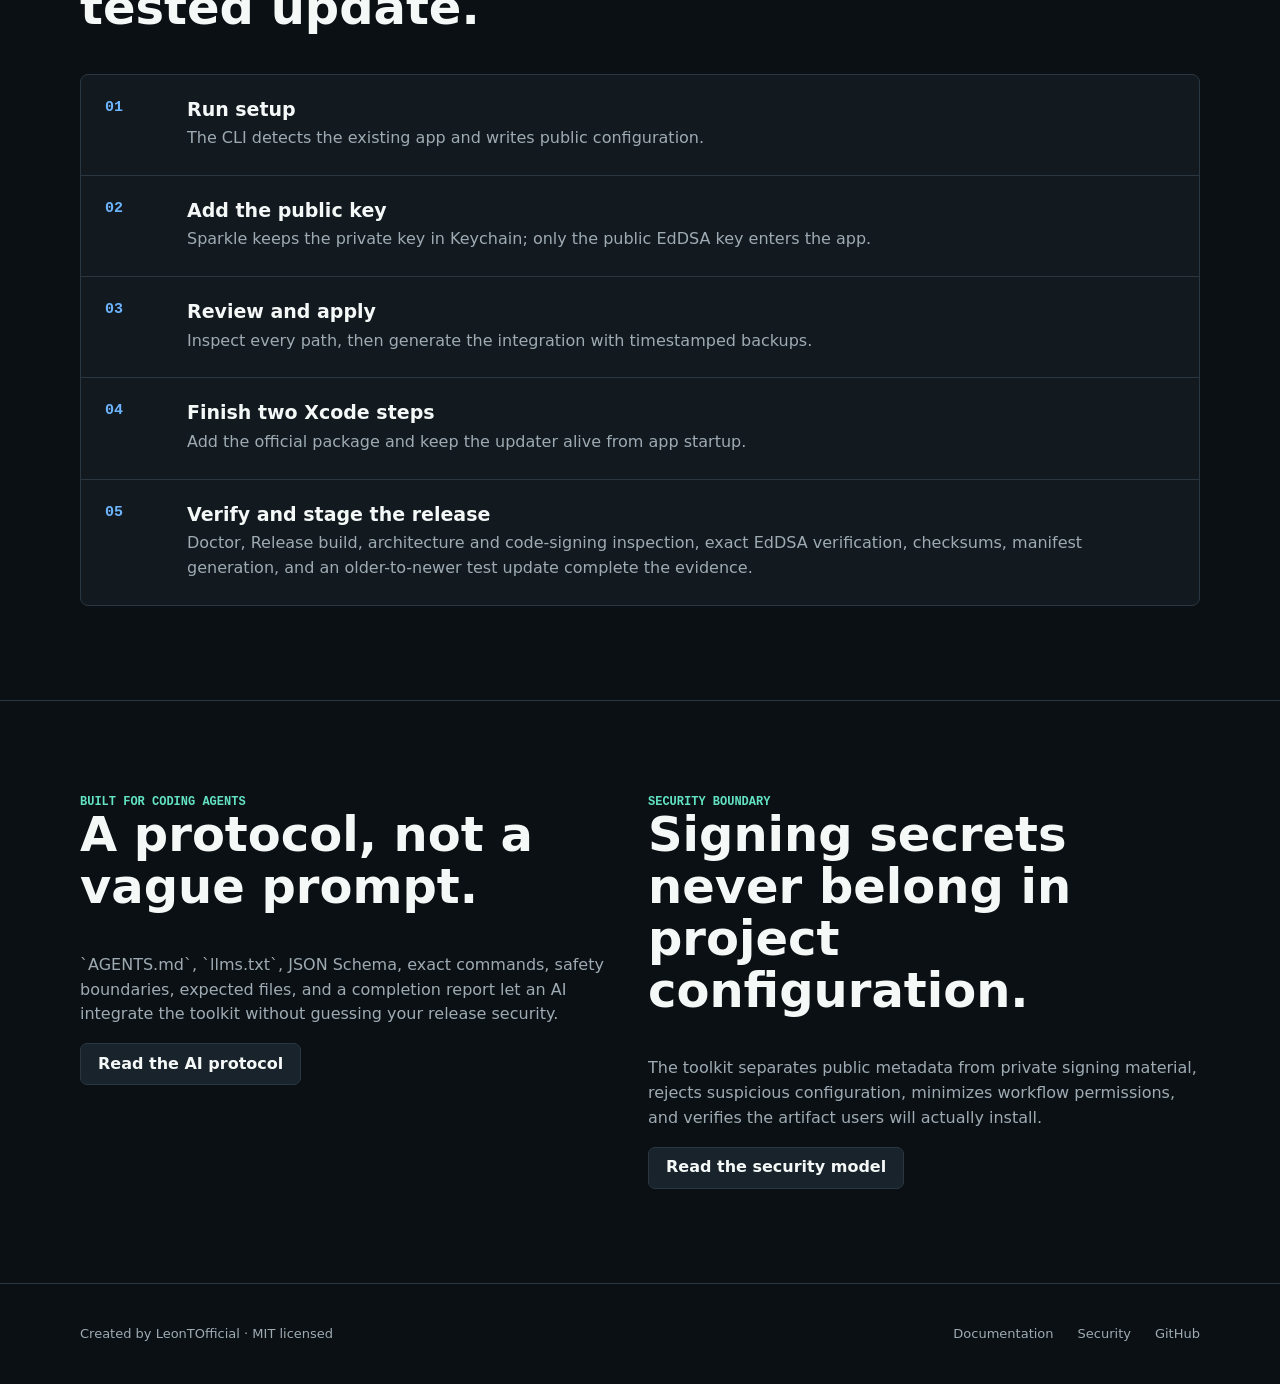
==== commit e8023979: "Polish secure delivery website" ====
--- a/website/index.html
+++ b/website/index.html
@@ -4,16 +4,16 @@
   <meta charset="utf-8">
   <meta name="viewport" content="width=device-width, initial-scale=1">
   <meta name="description" content="SparkleReleaseKit adds secure Sparkle updates to a macOS app with GitHub Releases in minutes.">
-  <meta name="theme-color" content="#0d0e10">
+  <meta name="theme-color" content="#0b1014">
   <meta property="og:title" content="SparkleReleaseKit">
-  <meta property="og:description" content="Secure Sparkle updates for macOS, with a workflow people and coding agents can verify.">
+  <meta property="og:description" content="A clear, verifiable release workflow for secure Sparkle updates on macOS.">
   <meta property="og:type" content="website">
   <meta property="og:url" content="https://leontofficial.github.io/SparkleReleaseKit/">
-  <meta property="og:image" content="https://leontofficial.github.io/SparkleReleaseKit/assets/hero-terminal.png">
-  <meta property="og:image:width" content="1600">
-  <meta property="og:image:height" content="900">
+  <meta property="og:image" content="https://leontofficial.github.io/SparkleReleaseKit/assets/release-hero.jpg">
+  <meta property="og:image:width" content="1672">
+  <meta property="og:image:height" content="941">
   <link rel="canonical" href="https://leontofficial.github.io/SparkleReleaseKit/">
-  <title>SparkleReleaseKit - Secure macOS updates, made clear</title>
+  <title>SparkleReleaseKit - Secure macOS update delivery</title>
   <link rel="icon" href="assets/logo.svg">
   <link rel="stylesheet" href="styles.css">
 </head>
@@ -35,18 +35,18 @@
   <main id="content">
     <section class="hero">
       <div class="hero-content">
-        <div class="eyebrow">Sparkle 2.9.4 · Swift 6 · Free and open source</div>
-        <h1>Secure macOS updates, without the release-pipeline maze.</h1>
-        <p class="lead">Detect an existing Xcode app, generate the Sparkle integration, protect signing material, and verify every release through one clear workflow built for developers and coding agents.</p>
+        <div class="eyebrow">SparkleReleaseKit · Sparkle 2.9.4 · Swift 6</div>
+        <h1>Secure update delivery for macOS.</h1>
+        <p class="lead">Turn an existing Xcode app into a verifiable Sparkle release workflow. Detect the project, generate the integration, keep private keys private, and prove the archive users will install.</p>
         <div class="actions">
-          <a class="button primary" href="docs/">Start the quick setup</a>
-          <a class="button" href="https://github.com/LeonTOfficial/SparkleReleaseKit/releases/latest/download/SparkleReleaseKit-macos.zip">Download tested CLI</a>
-          <a class="button" href="https://github.com/LeonTOfficial/SparkleReleaseKit">View source on GitHub</a>
+          <a class="button primary" href="docs/">Set up your first app</a>
+          <a class="button" href="https://github.com/LeonTOfficial/SparkleReleaseKit/releases/latest/download/SparkleReleaseKit-macos.zip">Download the CLI</a>
+          <a class="button" href="https://github.com/LeonTOfficial/SparkleReleaseKit">View on GitHub</a>
         </div>
         <div class="proof">
-          <span><strong>Dry-run first</strong><br>Nothing changes by surprise.</span>
-          <span><strong>Public config only</strong><br>Private keys stay private.</span>
-          <span><strong>Real verification</strong><br>Release build, archive, feed, and signing.</span>
+          <span><strong>Preview before apply</strong><br>Every generated path stays reviewable.</span>
+          <span><strong>Secrets stay outside</strong><br>Project configuration remains public.</span>
+          <span><strong>Verify exact bytes</strong><br>Archive, feed, signature, and manifest.</span>
         </div>
       </div>
     </section>
--- a/website/styles.css
+++ b/website/styles.css
@@ -1,13 +1,14 @@
 :root {
   color-scheme: dark;
-  --background: #0d0e10;
-  --surface: #161719;
-  --surface-strong: #1d1f22;
-  --line: #303238;
-  --text: #f5f5f3;
-  --muted: #a4a6ab;
-  --red: #ff4557;
-  --green: #58d68d;
+  --background: #0b1014;
+  --surface: #12191f;
+  --surface-strong: #19232b;
+  --line: #2a3740;
+  --text: #f4f8f7;
+  --muted: #9eabb3;
+  --green: #62e2c2;
+  --blue: #6eb5ff;
+  --coral: #ff806c;
   --amber: #ffbd59;
   --content: 1120px;
 }
@@ -26,7 +27,7 @@
 a { color: inherit; }
 img { max-width: 100%; }
 button { font: inherit; }
-:focus-visible { outline: 3px solid var(--green); outline-offset: 3px; }
+:focus-visible { outline: 3px solid var(--blue); outline-offset: 3px; }
 .skip-link { position: fixed; z-index: 100; left: 16px; top: -60px; padding: 10px 14px; border-radius: 6px; background: var(--text); color: var(--background); text-decoration: none; }
 .skip-link:focus { top: 12px; }
 
@@ -35,7 +36,7 @@
   top: 0;
   z-index: 20;
   border-bottom: 1px solid rgba(255,255,255,.08);
-  background: rgba(13,14,16,.92);
+  background: rgba(11,16,20,.92);
   backdrop-filter: blur(18px);
 }
 .nav {
@@ -78,7 +79,7 @@
   transition: transform .18s ease, border-color .18s ease, background .18s ease;
 }
 .button:hover { transform: translateY(-1px); border-color: #565961; }
-.button.primary { border-color: var(--red); background: var(--red); color: #120407; }
+.button.primary { border-color: var(--green); background: var(--green); color: #04120e; }
 .button.compact { min-height: 36px; padding: 0 13px; font-size: 13px; }
 
 .hero {
@@ -88,13 +89,13 @@
   align-items: center;
   overflow: hidden;
   border-bottom: 1px solid var(--line);
-  background: #101113 url("assets/hero-terminal.png") center / cover no-repeat;
+  background: #0b1014 url("assets/release-hero.jpg") right center / cover no-repeat;
 }
 .hero::before {
   content: "";
   position: absolute;
   inset: 0;
-  background: rgba(6,7,8,.64);
+  background: rgba(4,8,11,.42);
 }
 .hero-content {
   position: relative;
@@ -108,10 +109,10 @@
   text-transform: uppercase;
 }
 h1, h2, h3 { margin-top: 0; letter-spacing: 0; line-height: 1.08; }
-h1 { max-width: 780px; margin: 18px 0 22px; font-size: clamp(46px, 7vw, 82px); }
+h1 { max-width: 660px; margin: 18px 0 22px; font-size: clamp(46px, 6vw, 72px); }
 h2 { font-size: clamp(31px, 4vw, 48px); }
 h3 { font-size: 19px; }
-.lead { max-width: 690px; color: #d0d1d3; font-size: 19px; }
+.lead { max-width: 650px; color: #d5dddf; font-size: 19px; }
 .actions { display: flex; flex-wrap: wrap; gap: 12px; margin-top: 30px; }
 .proof { display: flex; flex-wrap: wrap; gap: 24px; margin-top: 40px; color: var(--muted); font-size: 14px; }
 .proof strong { color: var(--text); }
@@ -134,9 +135,9 @@
 .mode-card h3 { margin-top: 20px; }
 .mode-card .text-link { margin-top: auto; padding-top: 24px; color: var(--text); font-weight: 650; text-underline-offset: 4px; }
 .mode-label { width: fit-content; padding: 5px 9px; border: 1px solid var(--line); border-radius: 5px; font: 700 12px/1 ui-monospace, SFMono-Regular, Menlo, monospace; text-transform: uppercase; }
-.mode-label.free { border-color: rgba(88,214,141,.46); color: var(--green); background: rgba(88,214,141,.08); }
+.mode-label.free { border-color: rgba(98,226,194,.46); color: var(--green); background: rgba(98,226,194,.08); }
 .mode-label.apple { border-color: rgba(255,189,89,.46); color: var(--amber); background: rgba(255,189,89,.08); }
-.mode-label.auto { border-color: rgba(255,69,87,.46); color: var(--red); background: rgba(255,69,87,.08); }
+.mode-label.auto { border-color: rgba(110,181,255,.46); color: var(--blue); background: rgba(110,181,255,.08); }
 .icon {
   width: 38px;
   height: 38px;
@@ -157,7 +158,7 @@
 }
 .terminal-bar { height: 42px; display: flex; align-items: center; gap: 7px; padding: 0 14px; border-bottom: 1px solid #282a2e; }
 .terminal-bar span { width: 11px; height: 11px; border-radius: 50%; background: #55585e; }
-.terminal-bar span:first-child { background: var(--red); }
+.terminal-bar span:first-child { background: var(--coral); }
 .terminal-bar span:nth-child(2) { background: var(--amber); }
 .terminal-bar span:nth-child(3) { background: var(--green); }
 pre { margin: 0; padding: 26px; overflow: auto; color: #d9dbde; font: 14px/1.75 ui-monospace, SFMono-Regular, Menlo, monospace; }
@@ -167,7 +168,7 @@
 .result { color: #8f9298; }
 .steps { counter-reset: step; display: grid; gap: 1px; background: var(--line); border: 1px solid var(--line); border-radius: 8px; overflow: hidden; }
 .step { counter-increment: step; display: grid; grid-template-columns: 64px 1fr; gap: 18px; padding: 24px; background: var(--surface); }
-.step::before { content: counter(step, decimal-leading-zero); color: var(--red); font: 700 15px ui-monospace, SFMono-Regular, Menlo, monospace; }
+.step::before { content: counter(step, decimal-leading-zero); color: var(--blue); font: 700 15px ui-monospace, SFMono-Regular, Menlo, monospace; }
 .step h3 { margin-bottom: 7px; }
 .step p { margin: 0; color: var(--muted); }
 
@@ -204,8 +205,8 @@
   .button { transition: none; }
 }
 @media (max-width: 820px) {
-  .hero { background-position: 68% center; }
-  .hero::before { background: rgba(6,7,8,.86); }
+  .hero { background-position: 72% center; }
+  .hero::before { background: rgba(4,8,11,.82); }
   .menu-toggle { display: block; }
   .nav-links { position: absolute; top: 54px; right: 16px; width: min(280px, calc(100vw - 32px)); padding: 12px; display: none; align-items: stretch; gap: 4px; border: 1px solid var(--line); border-radius: 8px; background: #111214; box-shadow: 0 20px 50px rgba(0,0,0,.45); }
   .nav-links.open { display: grid; }
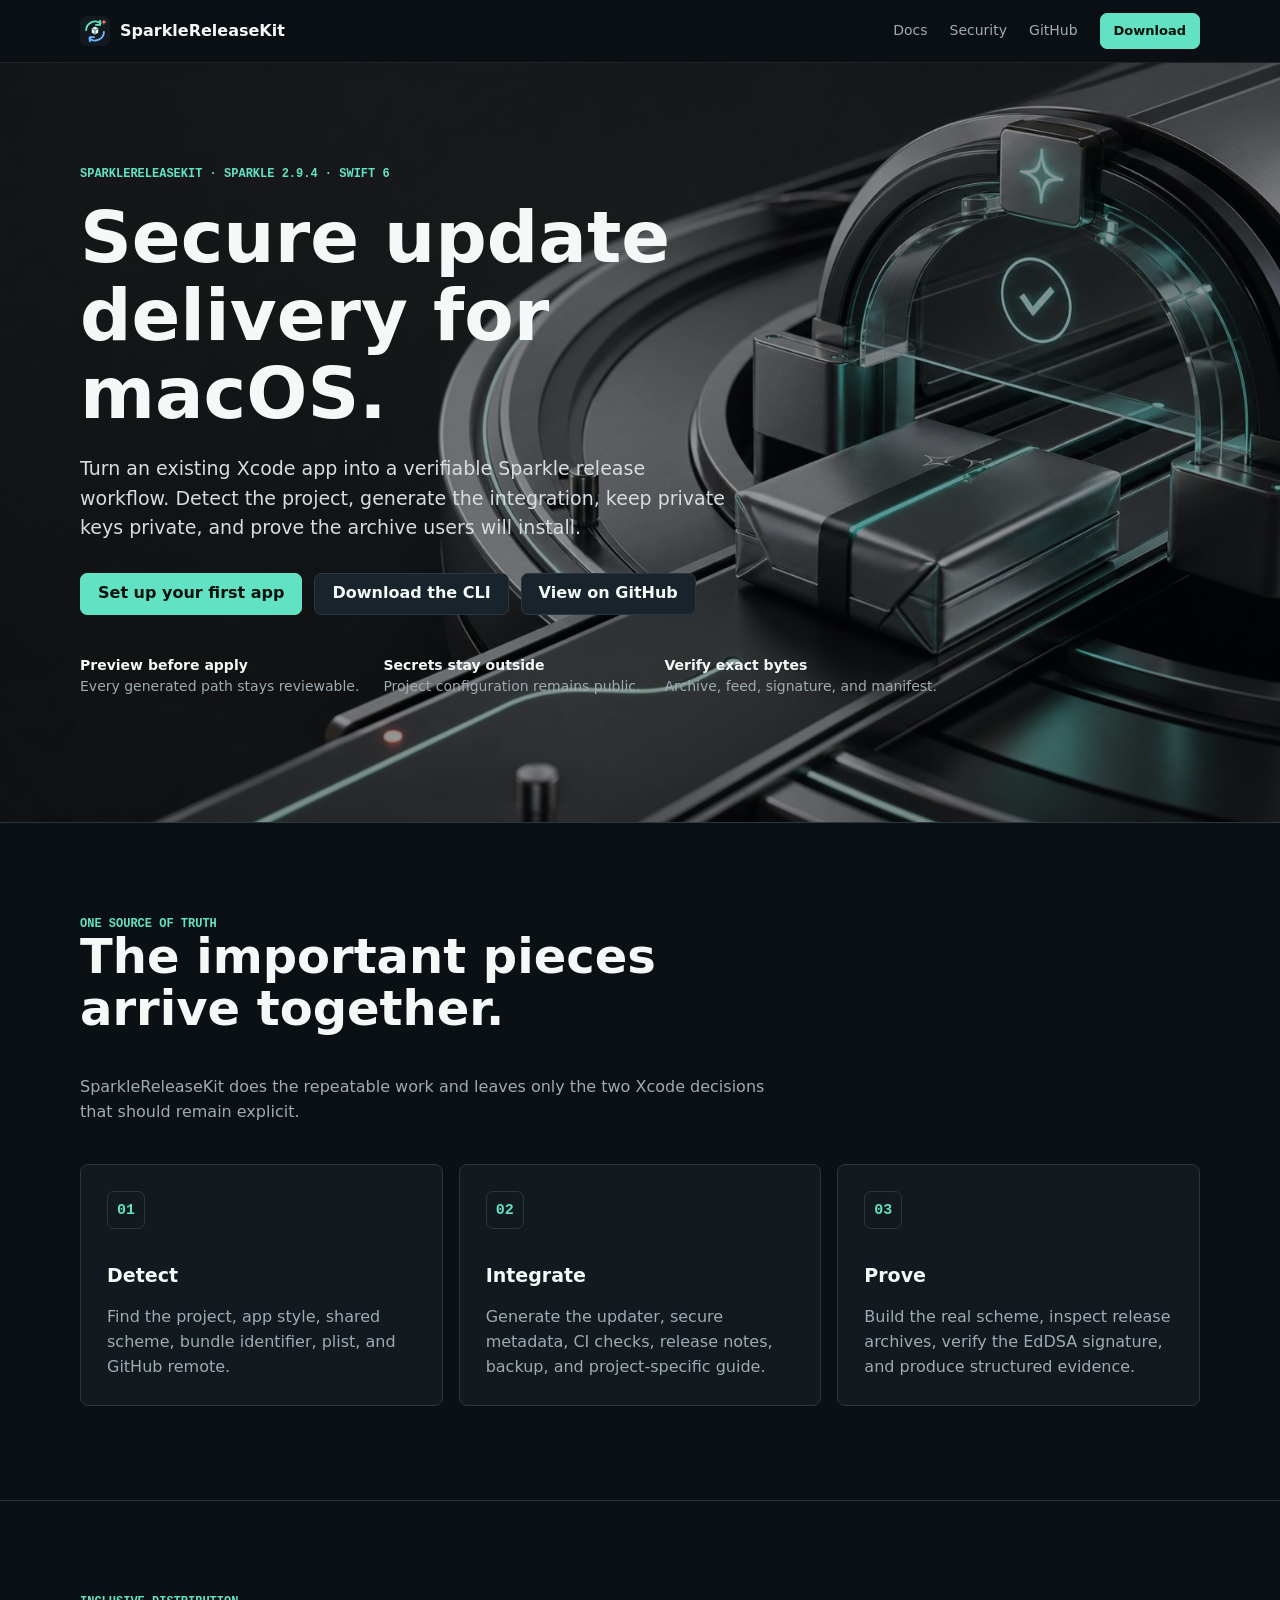
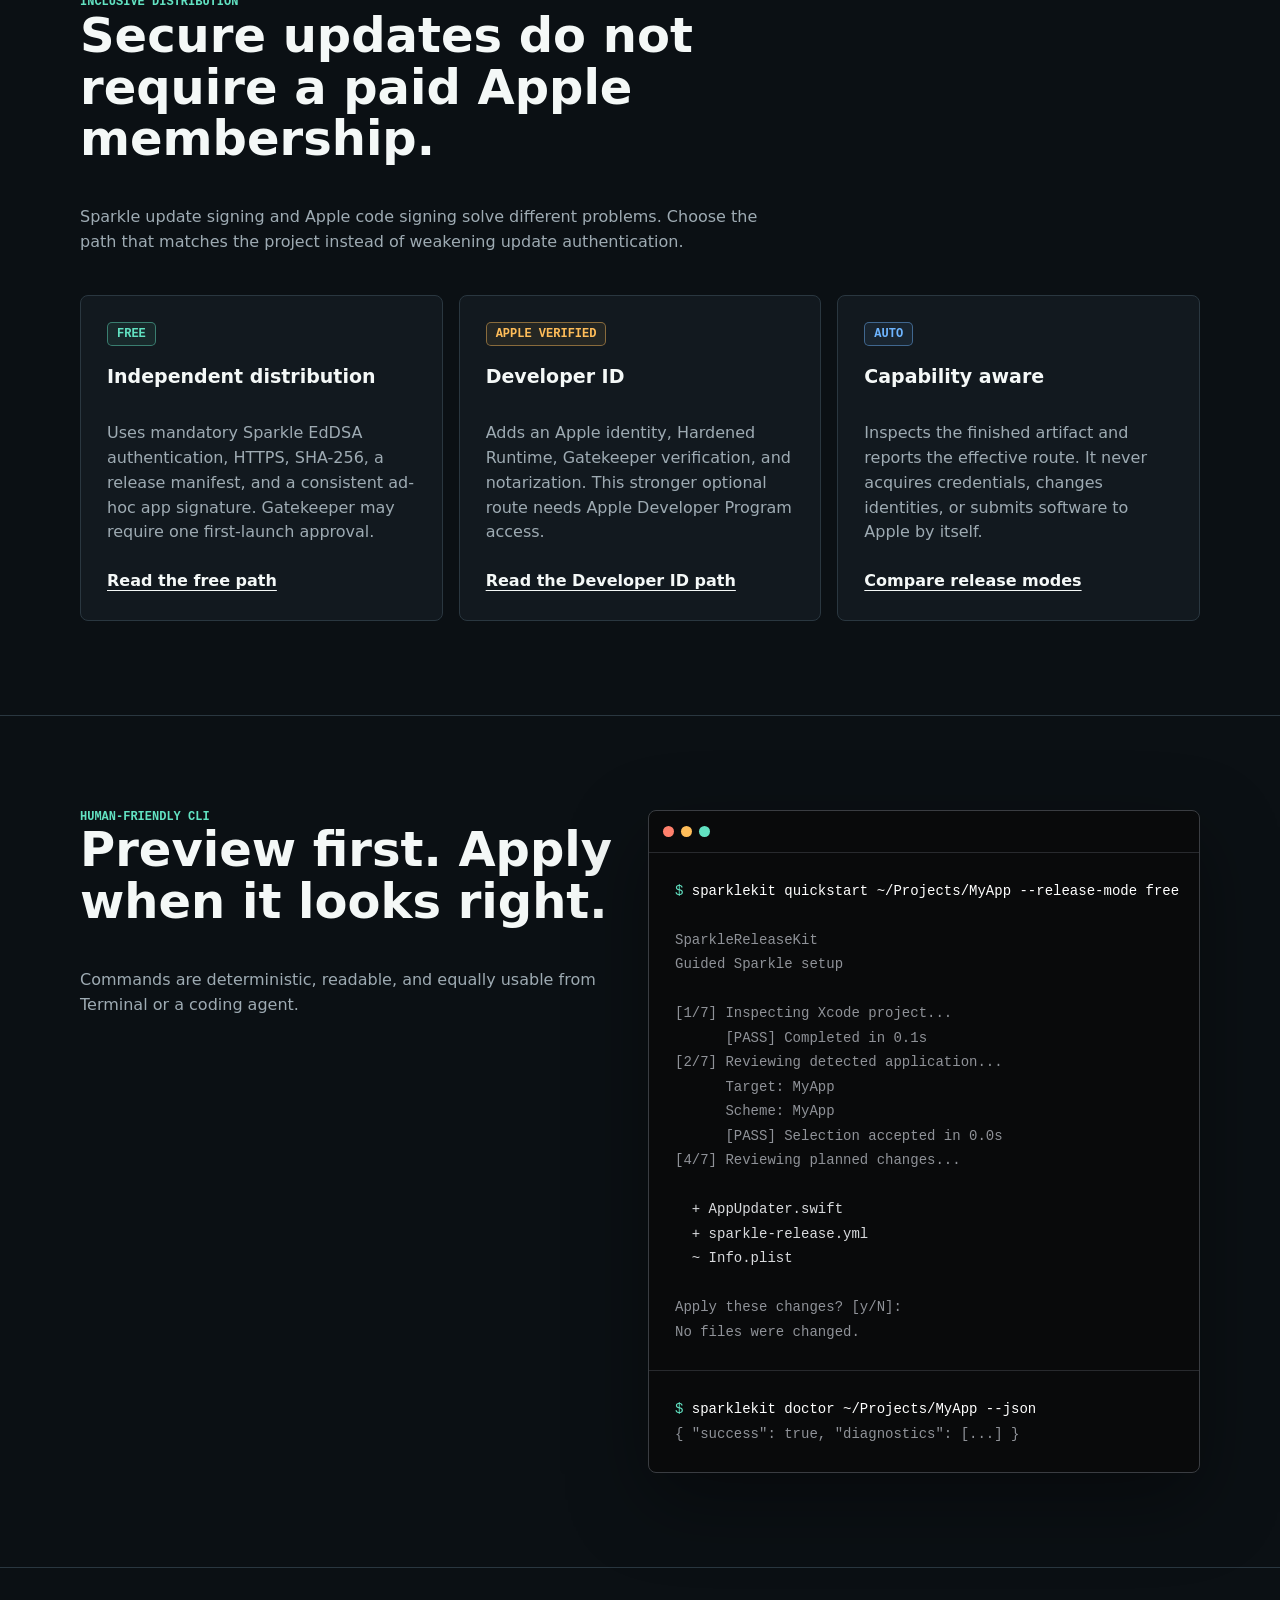
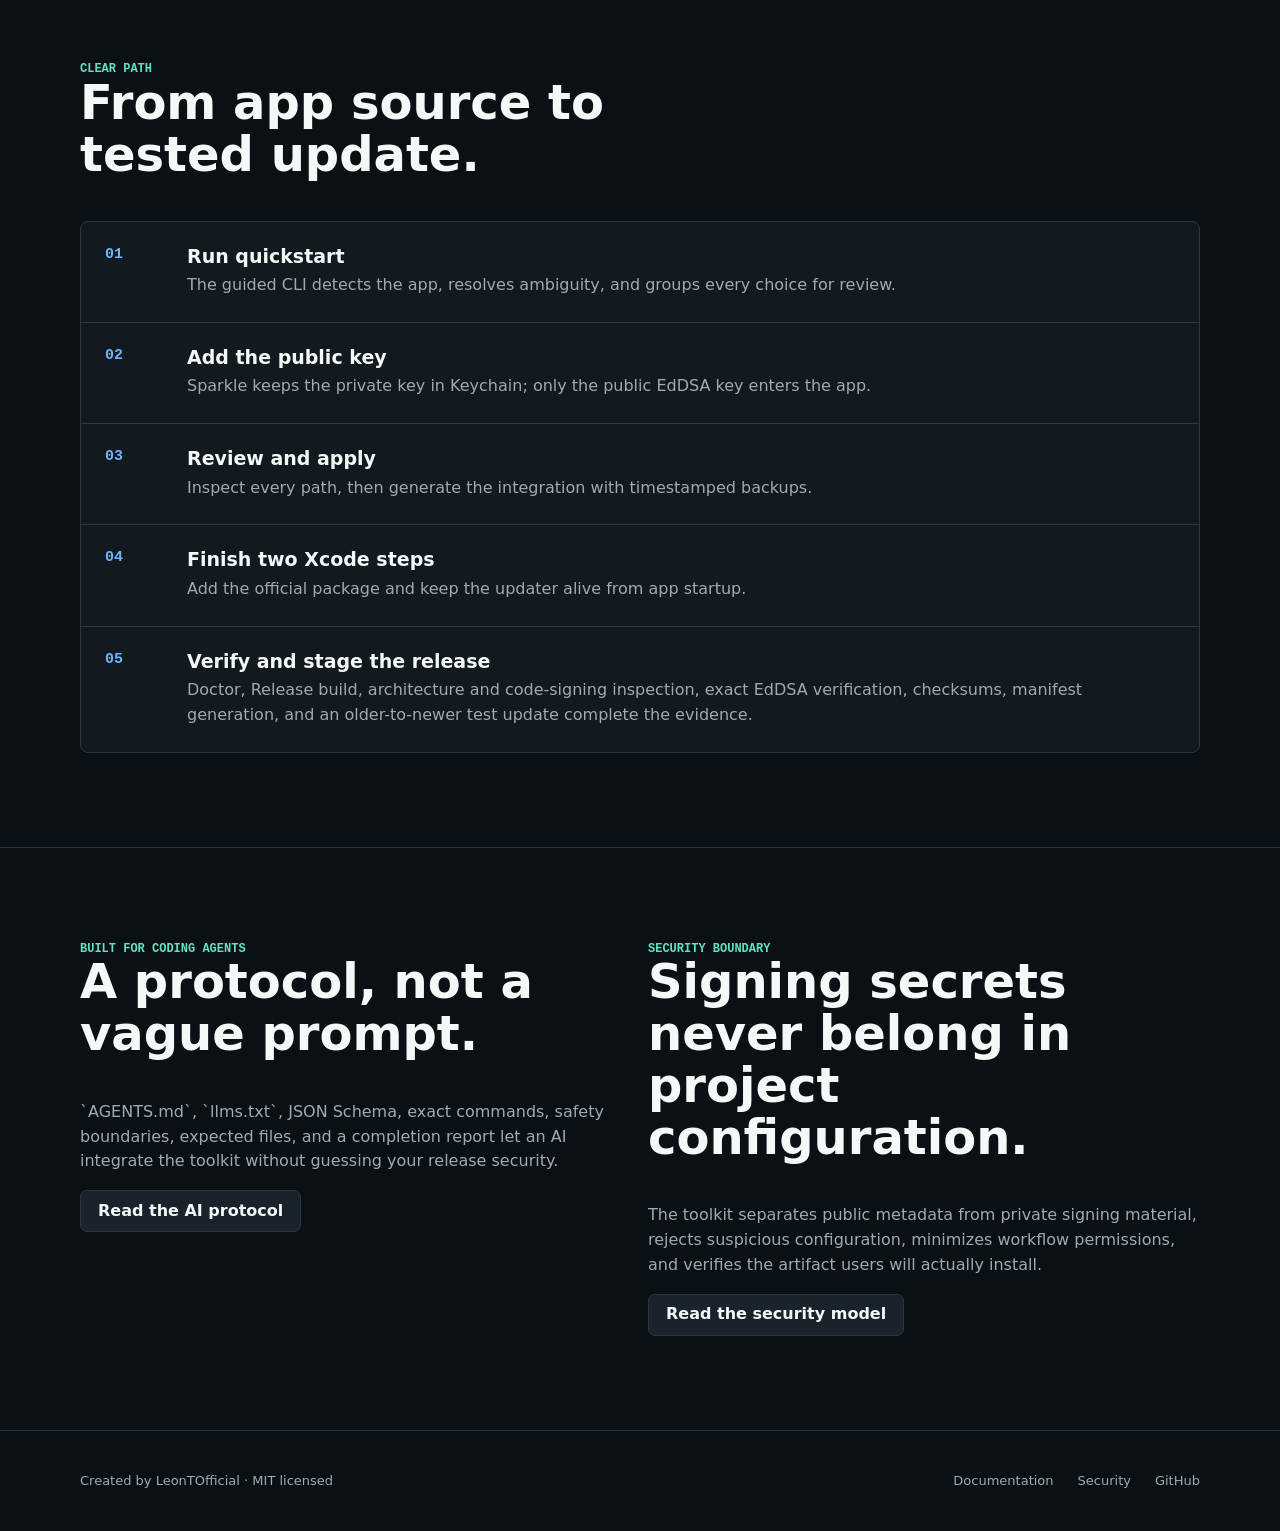
==== commit e8908eb4: "Release SparkleReleaseKit 0.3.0" ====
--- a/website/index.html
+++ b/website/index.html
@@ -15,6 +15,7 @@
   <link rel="canonical" href="https://leontofficial.github.io/SparkleReleaseKit/">
   <title>SparkleReleaseKit - Secure macOS update delivery</title>
   <link rel="icon" href="assets/logo.svg">
+  <link rel="apple-touch-icon" href="assets/apple-touch-icon.png">
   <link rel="stylesheet" href="styles.css">
 </head>
 <body>
@@ -90,19 +91,25 @@
         </div>
         <div class="terminal" data-reveal aria-label="SparkleReleaseKit command example">
           <div class="terminal-bar"><span></span><span></span><span></span></div>
-          <pre><span class="prompt">$</span> <span class="command">sparklekit setup ~/Projects/MyApp --release-mode free</span>
+          <pre><span class="prompt">$</span> <span class="command">sparklekit quickstart ~/Projects/MyApp --release-mode free</span>
 
 <span class="result">SparkleReleaseKit
-Set up secure Sparkle updates
+Guided Sparkle setup
 
-Success: Created sparklekit.json</span>
+[1/7] Inspecting Xcode project...
+      [PASS] Completed in 0.1s
+[2/7] Reviewing detected application...
+      Target: MyApp
+      Scheme: MyApp
+      [PASS] Selection accepted in 0.0s
+[4/7] Reviewing planned changes...</span>
 
-<span class="prompt">$</span> <span class="command">sparklekit integrate ~/Projects/MyApp</span>
   + AppUpdater.swift
   + sparkle-release.yml
   ~ Info.plist
 
-<span class="result">No files were changed. Add --apply when ready.</span></pre>
+<span class="result">Apply these changes? [y/N]:
+No files were changed.</span></pre>
           <pre class="terminal-followup"><span class="prompt">$</span> <span class="command">sparklekit doctor ~/Projects/MyApp --json</span>
 <span class="result">{ "success": true, "diagnostics": [...] }</span></pre>
         </div>
@@ -113,7 +120,7 @@
       <div class="section">
         <div class="section-heading" data-reveal><div class="eyebrow">Clear path</div><h2>From app source to tested update.</h2></div>
         <div class="steps" data-reveal>
-          <article class="step"><div><h3>Run setup</h3><p>The CLI detects the existing app and writes public configuration.</p></div></article>
+          <article class="step"><div><h3>Run quickstart</h3><p>The guided CLI detects the app, resolves ambiguity, and groups every choice for review.</p></div></article>
           <article class="step"><div><h3>Add the public key</h3><p>Sparkle keeps the private key in Keychain; only the public EdDSA key enters the app.</p></div></article>
           <article class="step"><div><h3>Review and apply</h3><p>Inspect every path, then generate the integration with timestamped backups.</p></div></article>
           <article class="step"><div><h3>Finish two Xcode steps</h3><p>Add the official package and keep the updater alive from app startup.</p></div></article>
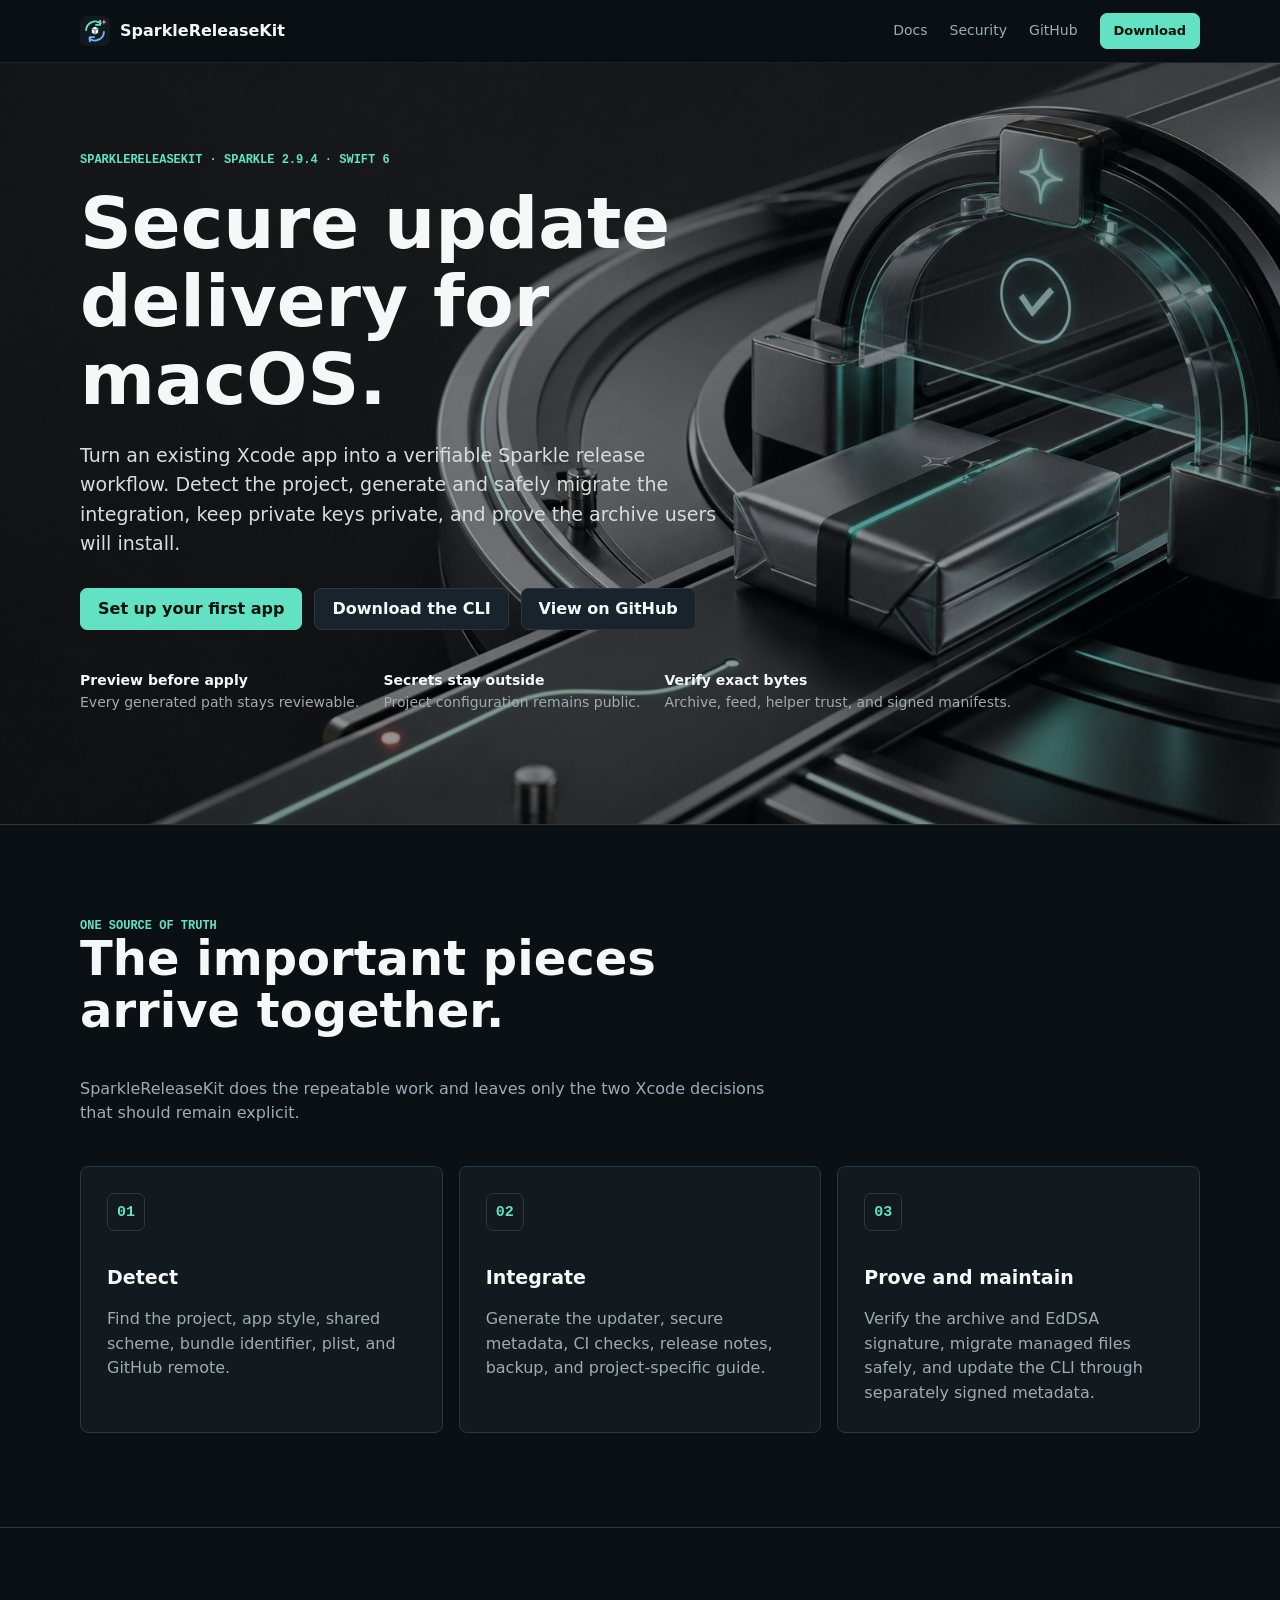
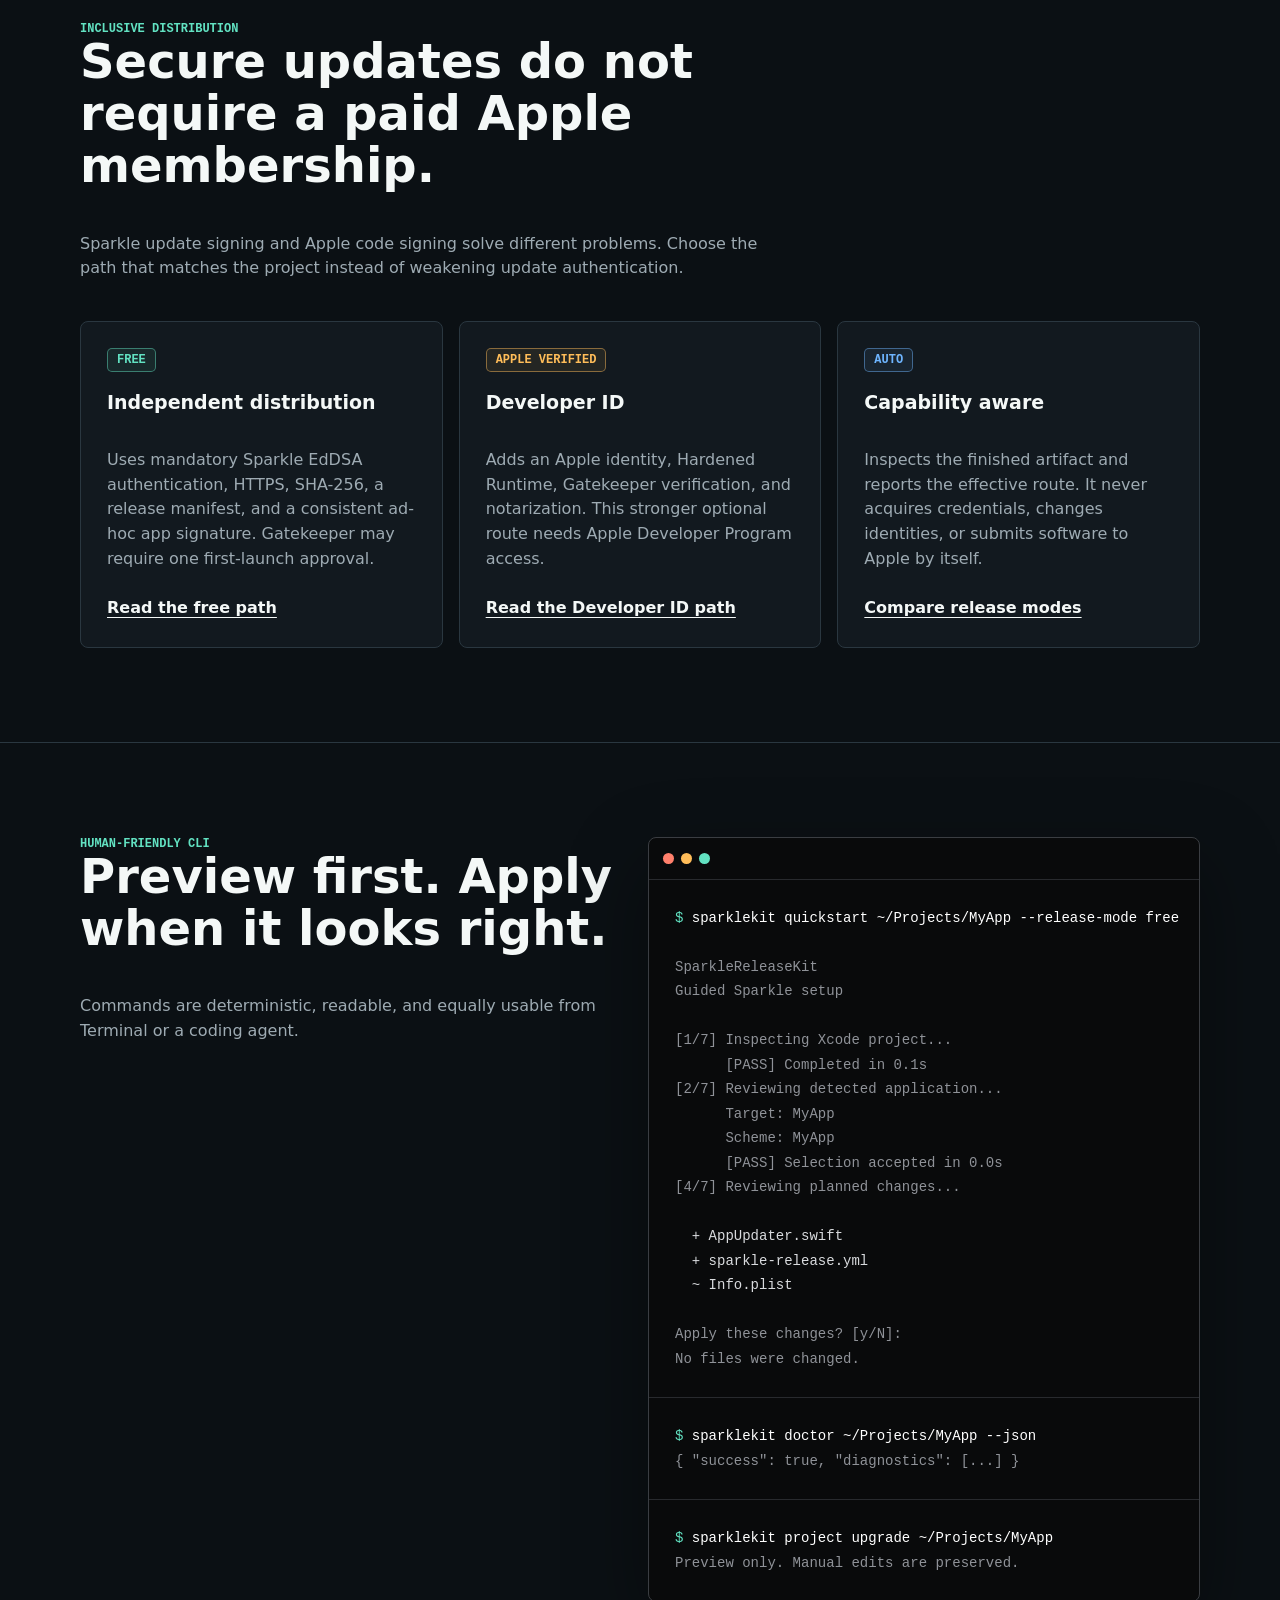
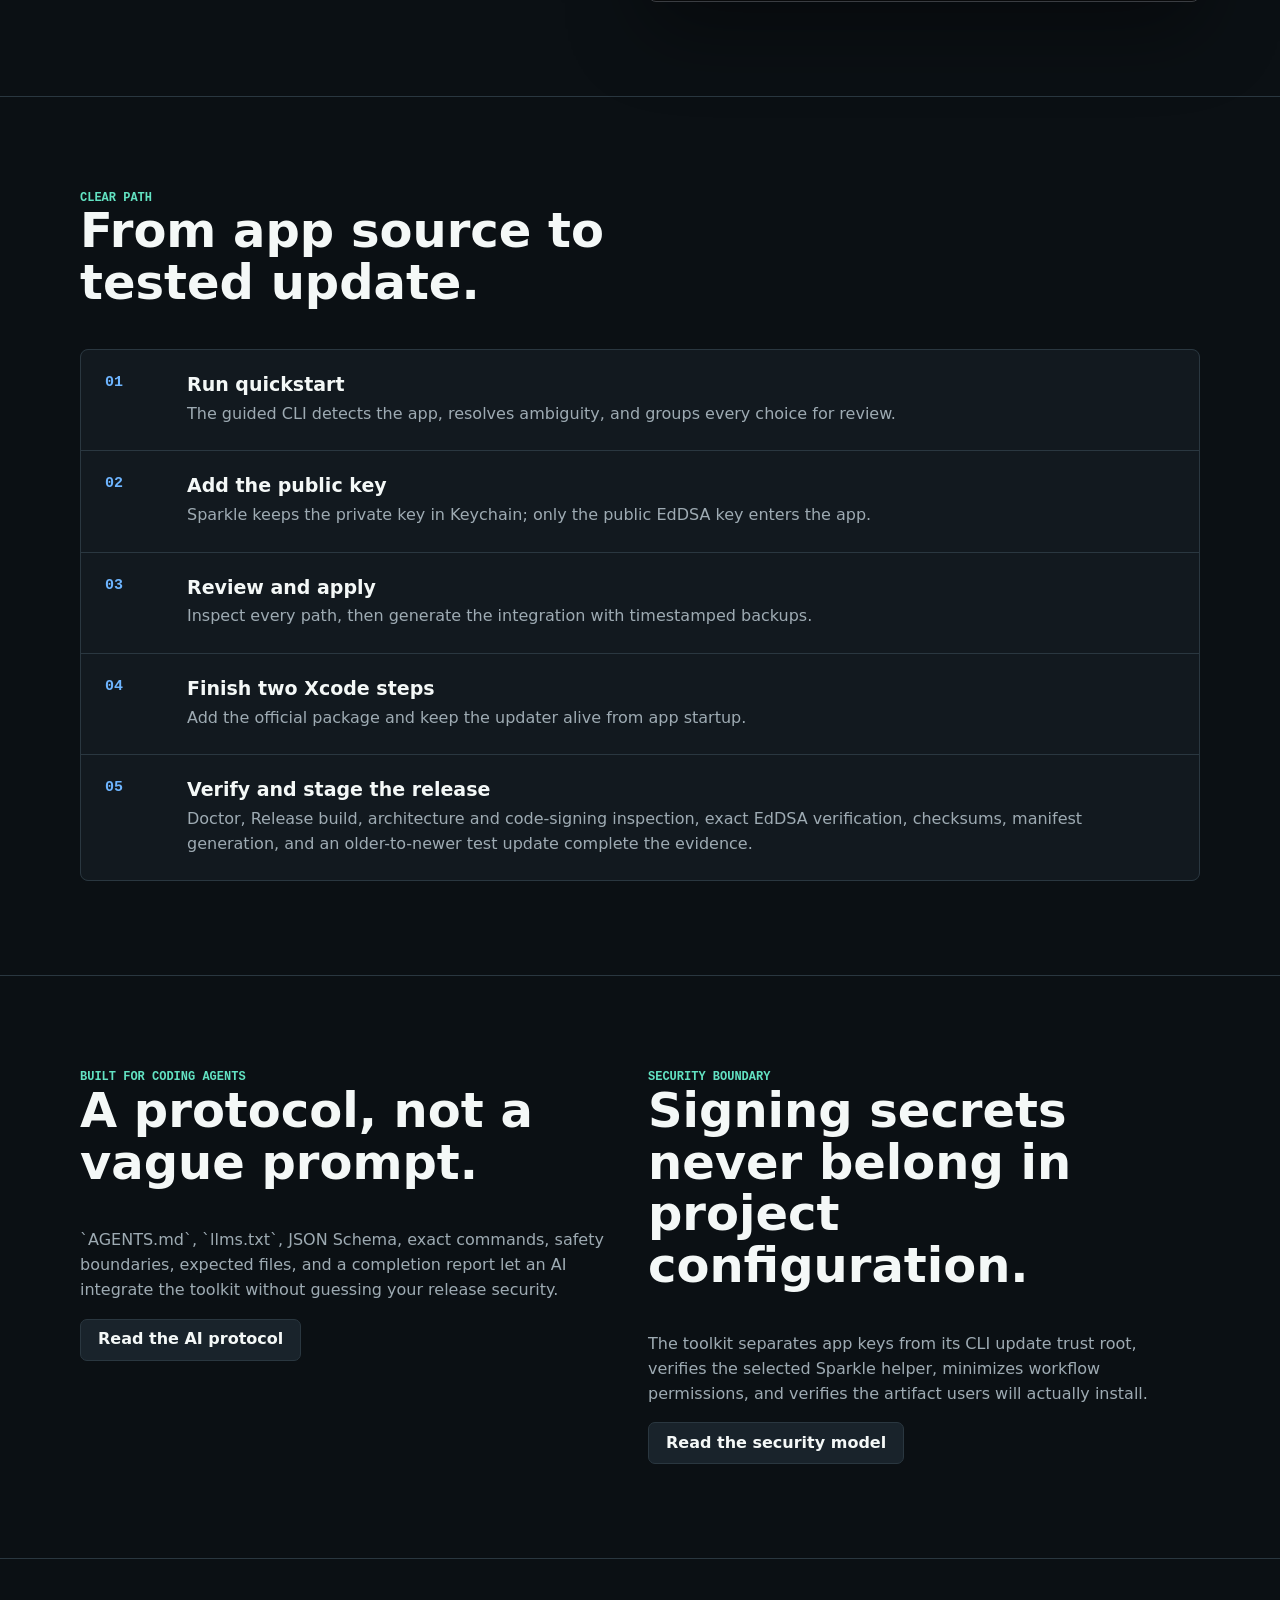
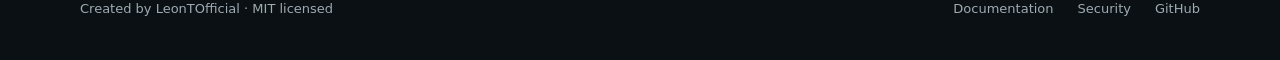
==== commit e0733628: "Release SparkleReleaseKit 0.4.0" ====
--- a/website/index.html
+++ b/website/index.html
@@ -38,7 +38,7 @@
       <div class="hero-content">
         <div class="eyebrow">SparkleReleaseKit · Sparkle 2.9.4 · Swift 6</div>
         <h1>Secure update delivery for macOS.</h1>
-        <p class="lead">Turn an existing Xcode app into a verifiable Sparkle release workflow. Detect the project, generate the integration, keep private keys private, and prove the archive users will install.</p>
+        <p class="lead">Turn an existing Xcode app into a verifiable Sparkle release workflow. Detect the project, generate and safely migrate the integration, keep private keys private, and prove the archive users will install.</p>
         <div class="actions">
           <a class="button primary" href="docs/">Set up your first app</a>
           <a class="button" href="https://github.com/LeonTOfficial/SparkleReleaseKit/releases/latest/download/SparkleReleaseKit-macos.zip">Download the CLI</a>
@@ -47,7 +47,7 @@
         <div class="proof">
           <span><strong>Preview before apply</strong><br>Every generated path stays reviewable.</span>
           <span><strong>Secrets stay outside</strong><br>Project configuration remains public.</span>
-          <span><strong>Verify exact bytes</strong><br>Archive, feed, signature, and manifest.</span>
+          <span><strong>Verify exact bytes</strong><br>Archive, feed, helper trust, and signed manifests.</span>
         </div>
       </div>
     </section>
@@ -62,7 +62,7 @@
         <div class="grid three">
           <article class="card" data-reveal><div class="icon">01</div><h3>Detect</h3><p>Find the project, app style, shared scheme, bundle identifier, plist, and GitHub remote.</p></article>
           <article class="card" data-reveal><div class="icon">02</div><h3>Integrate</h3><p>Generate the updater, secure metadata, CI checks, release notes, backup, and project-specific guide.</p></article>
-          <article class="card" data-reveal><div class="icon">03</div><h3>Prove</h3><p>Build the real scheme, inspect release archives, verify the EdDSA signature, and produce structured evidence.</p></article>
+          <article class="card" data-reveal><div class="icon">03</div><h3>Prove and maintain</h3><p>Verify the archive and EdDSA signature, migrate managed files safely, and update the CLI through separately signed metadata.</p></article>
         </div>
       </div>
     </section>
@@ -112,6 +112,8 @@
 No files were changed.</span></pre>
           <pre class="terminal-followup"><span class="prompt">$</span> <span class="command">sparklekit doctor ~/Projects/MyApp --json</span>
 <span class="result">{ "success": true, "diagnostics": [...] }</span></pre>
+          <pre class="terminal-followup"><span class="prompt">$</span> <span class="command">sparklekit project upgrade ~/Projects/MyApp</span>
+<span class="result">Preview only. Manual edits are preserved.</span></pre>
         </div>
       </div>
     </section>
@@ -132,7 +134,7 @@
     <section class="band">
       <div class="section grid two">
         <div data-reveal><div class="eyebrow">Built for coding agents</div><h2>A protocol, not a vague prompt.</h2><p class="muted">`AGENTS.md`, `llms.txt`, JSON Schema, exact commands, safety boundaries, expected files, and a completion report let an AI integrate the toolkit without guessing your release security.</p><a class="button" href="https://github.com/LeonTOfficial/SparkleReleaseKit/blob/main/AI/AI_INTEGRATION.md">Read the AI protocol</a></div>
-        <div data-reveal><div class="eyebrow">Security boundary</div><h2>Signing secrets never belong in project configuration.</h2><p class="muted">The toolkit separates public metadata from private signing material, rejects suspicious configuration, minimizes workflow permissions, and verifies the artifact users will actually install.</p><a class="button" href="security/">Read the security model</a></div>
+        <div data-reveal><div class="eyebrow">Security boundary</div><h2>Signing secrets never belong in project configuration.</h2><p class="muted">The toolkit separates app keys from its CLI update trust root, verifies the selected Sparkle helper, minimizes workflow permissions, and verifies the artifact users will actually install.</p><a class="button" href="security/">Read the security model</a></div>
       </div>
     </section>
   </main>
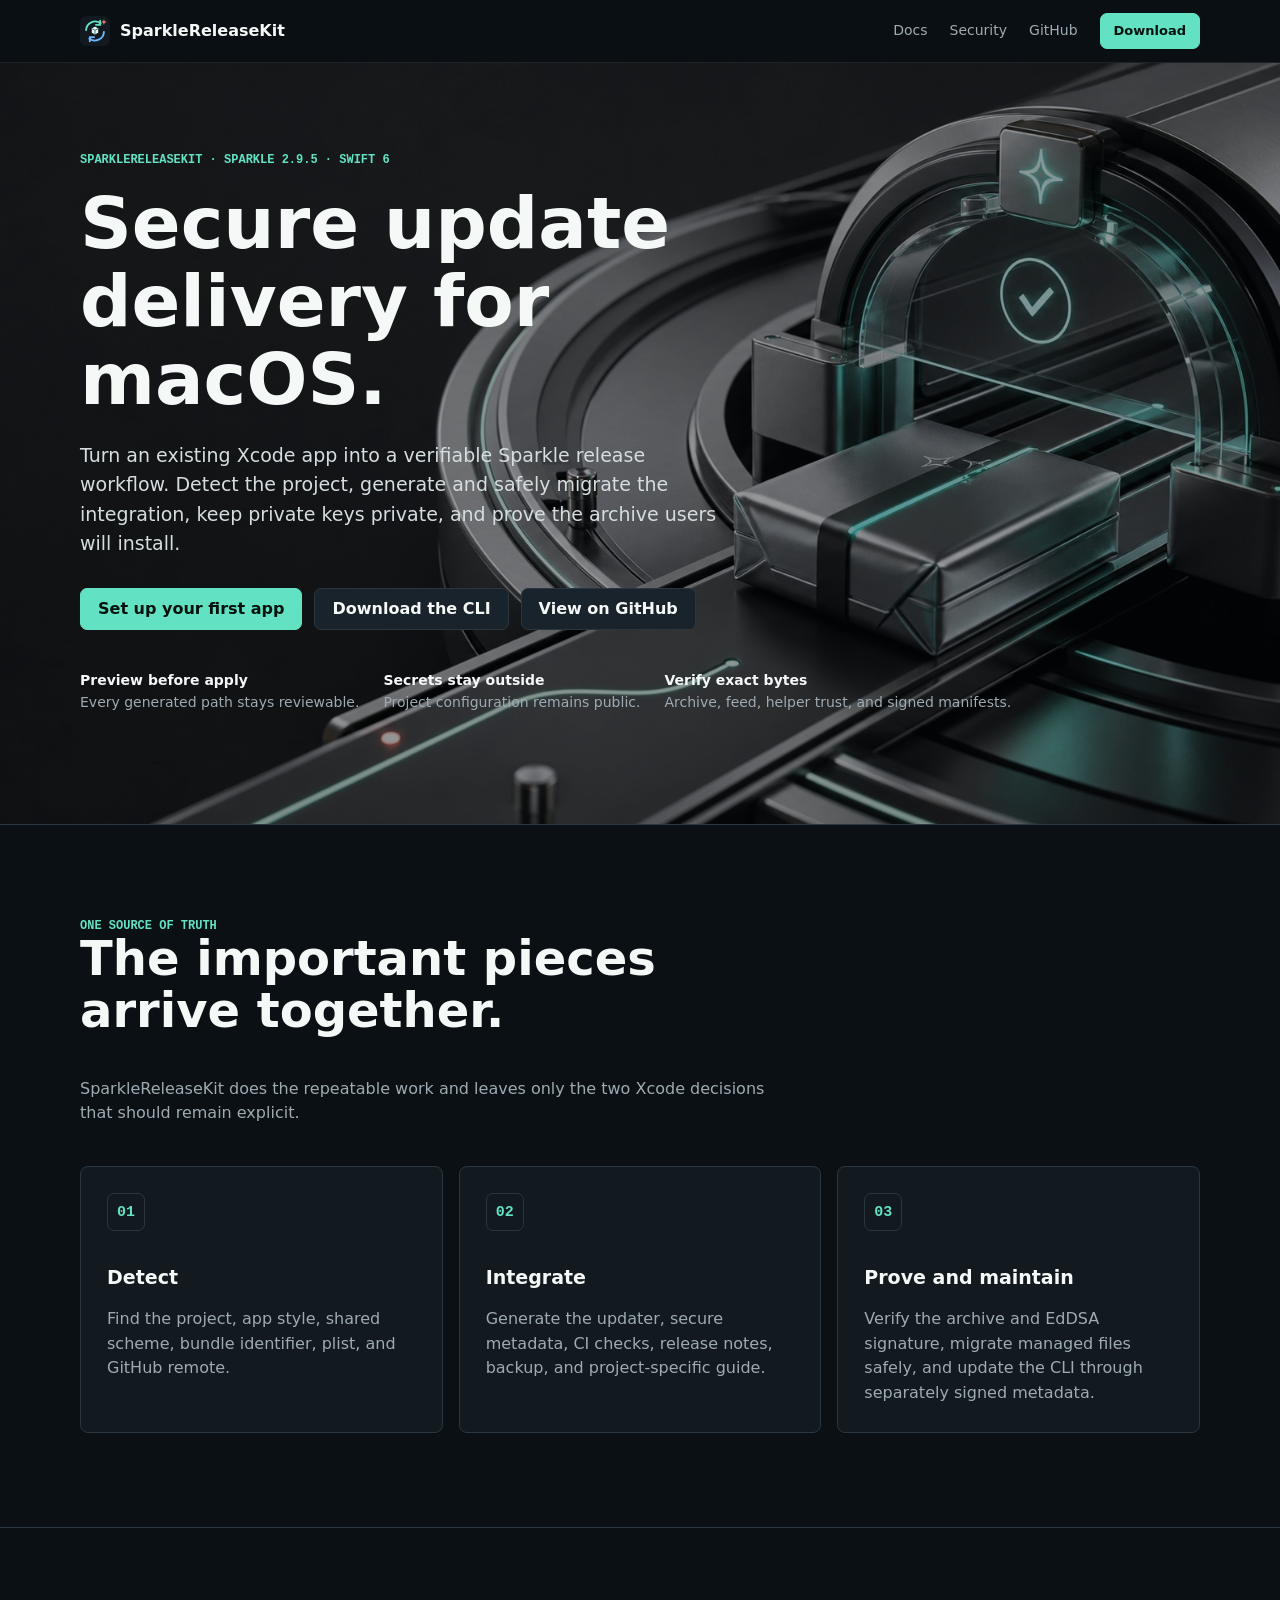
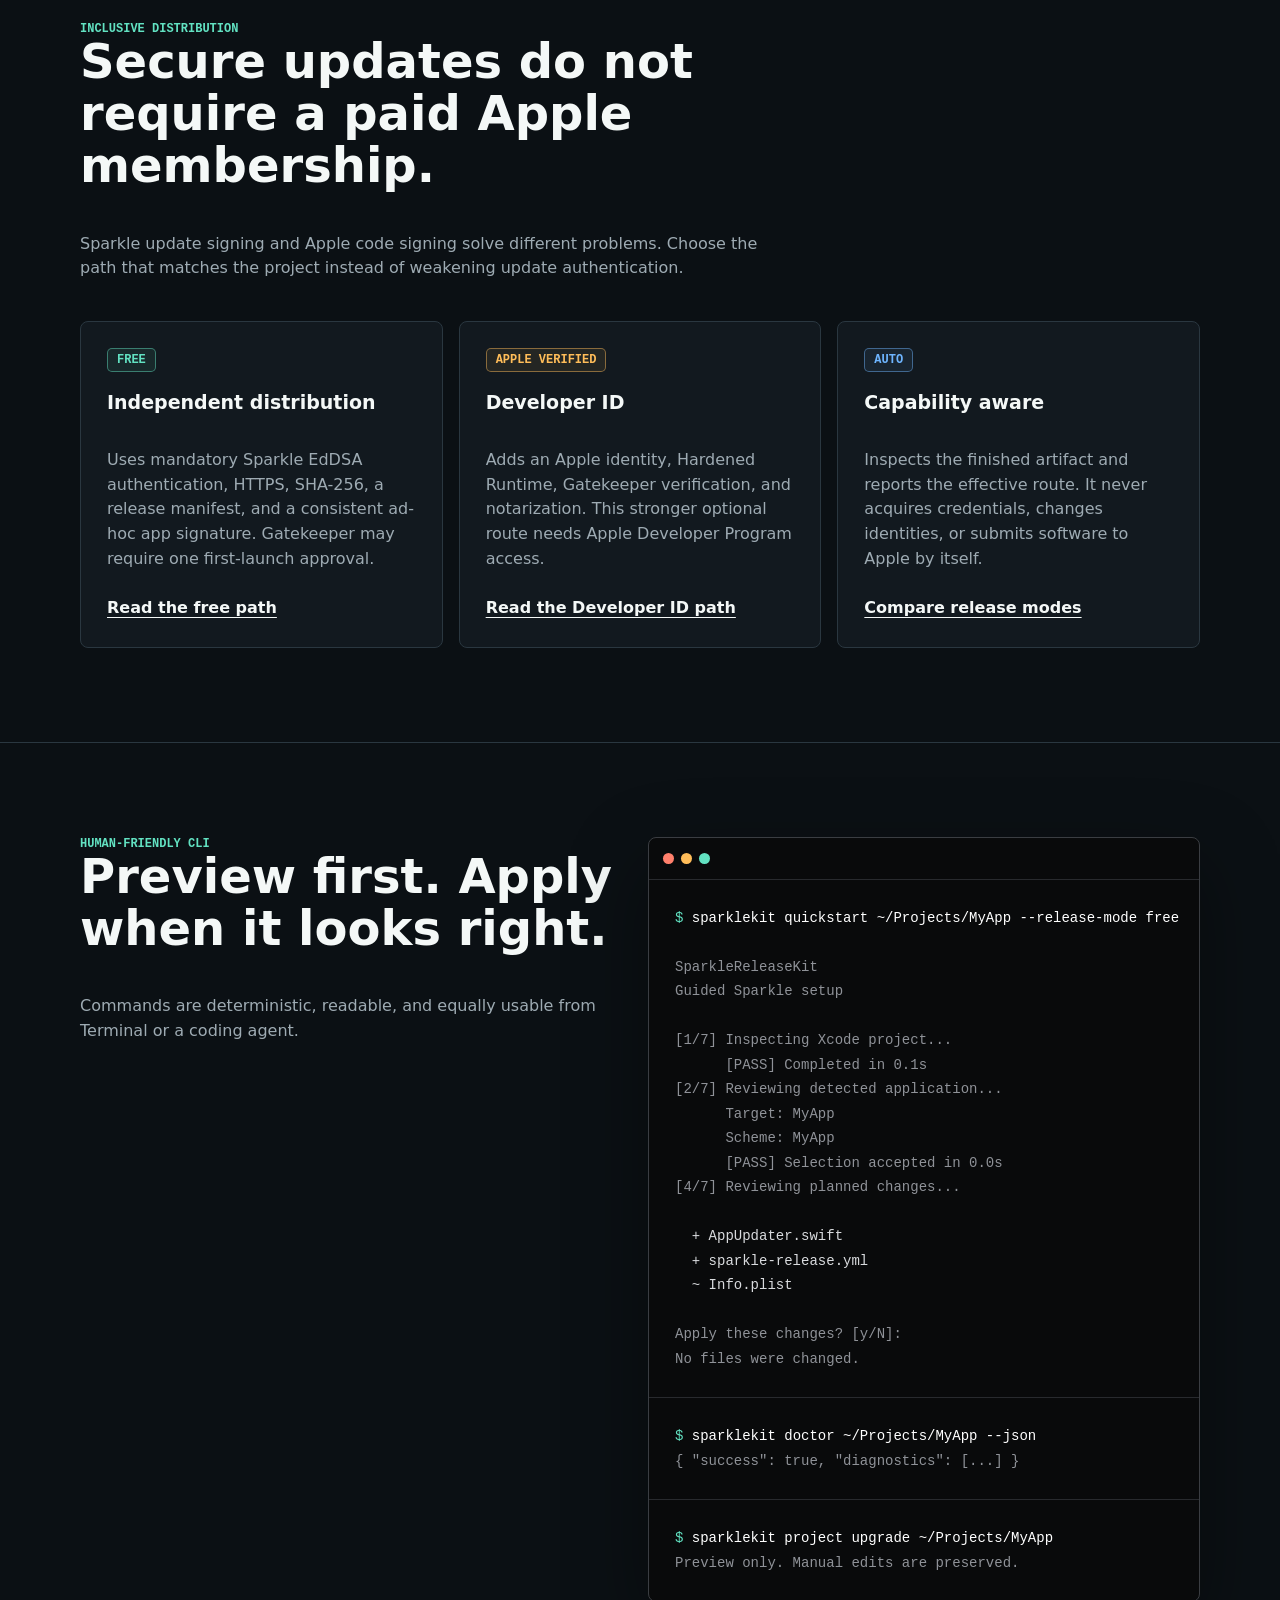
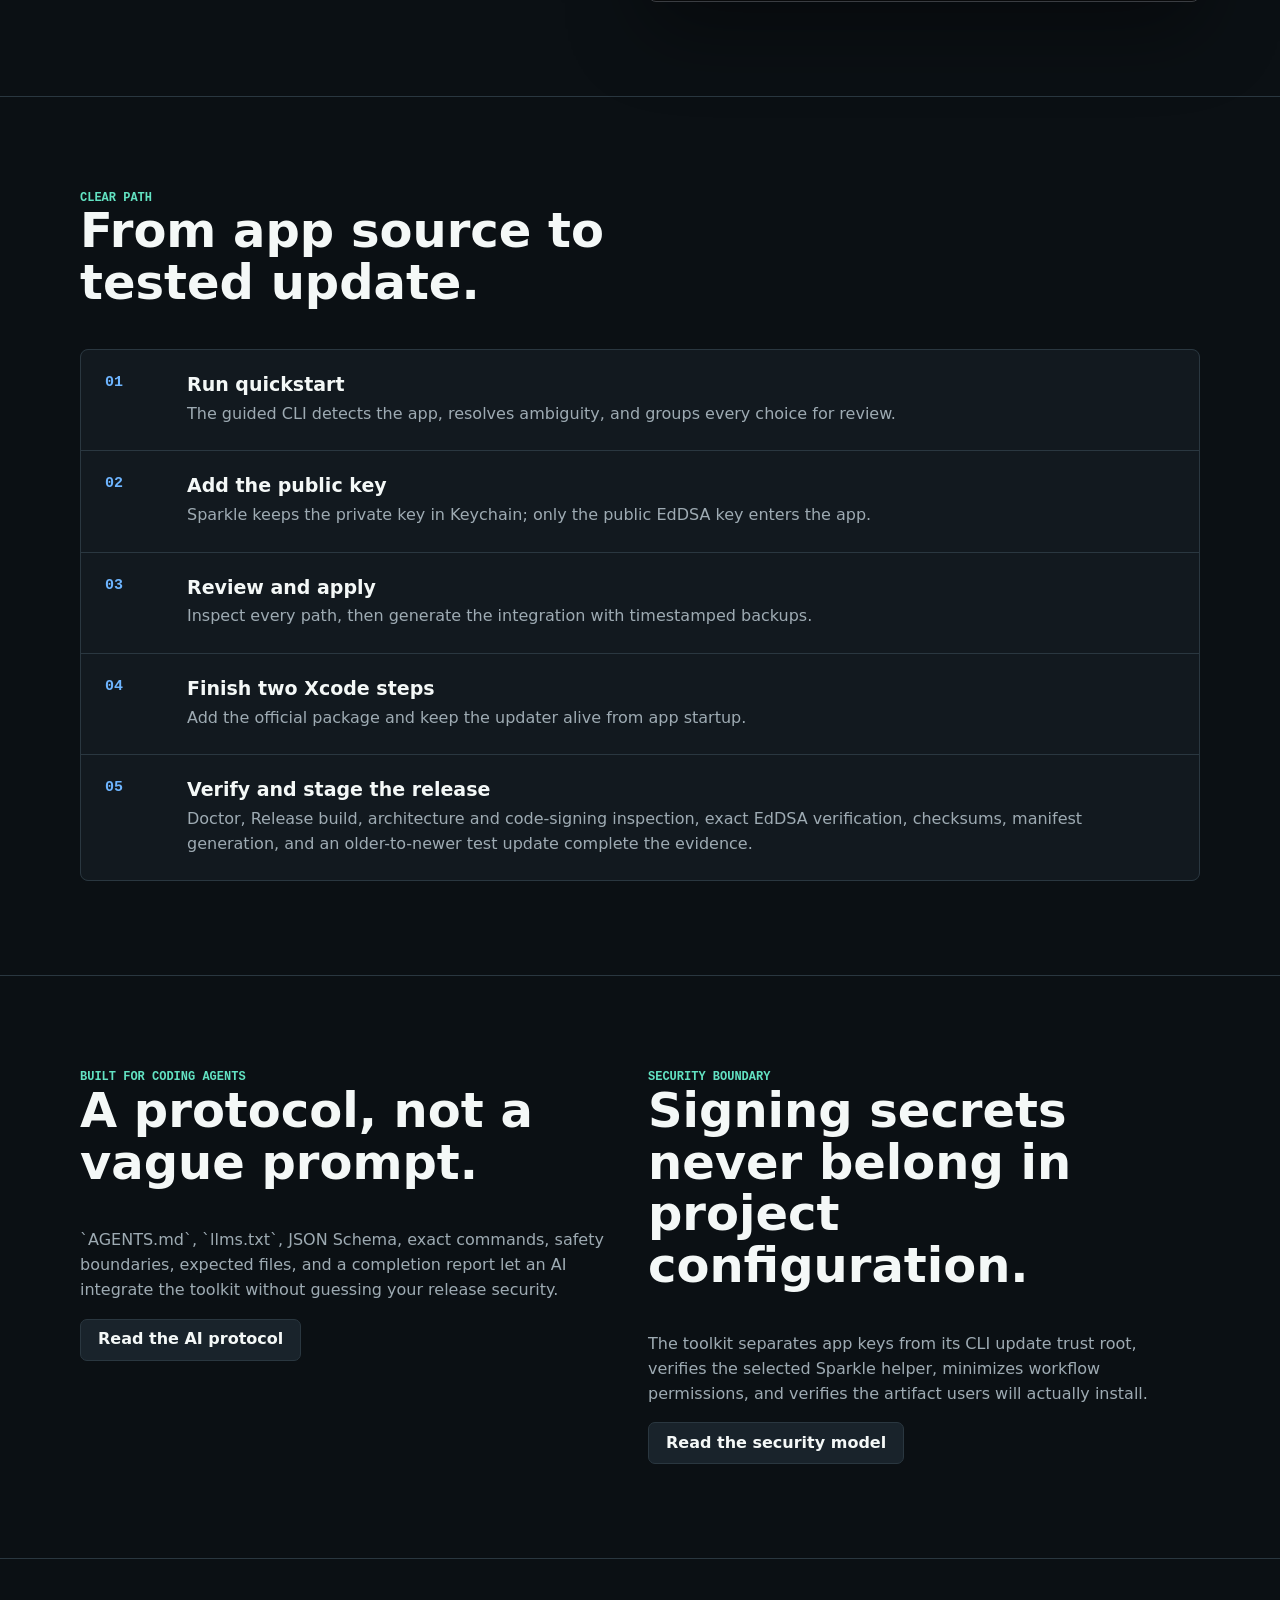
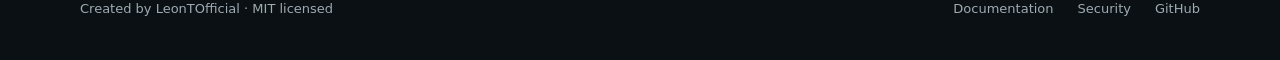
==== commit 11a95f0b: "Harden appcast validation and release pipeline" ====
--- a/website/index.html
+++ b/website/index.html
@@ -36,7 +36,7 @@
   <main id="content">
     <section class="hero">
       <div class="hero-content">
-        <div class="eyebrow">SparkleReleaseKit · Sparkle 2.9.4 · Swift 6</div>
+        <div class="eyebrow">SparkleReleaseKit · Sparkle 2.9.5 · Swift 6</div>
         <h1>Secure update delivery for macOS.</h1>
         <p class="lead">Turn an existing Xcode app into a verifiable Sparkle release workflow. Detect the project, generate and safely migrate the integration, keep private keys private, and prove the archive users will install.</p>
         <div class="actions">
